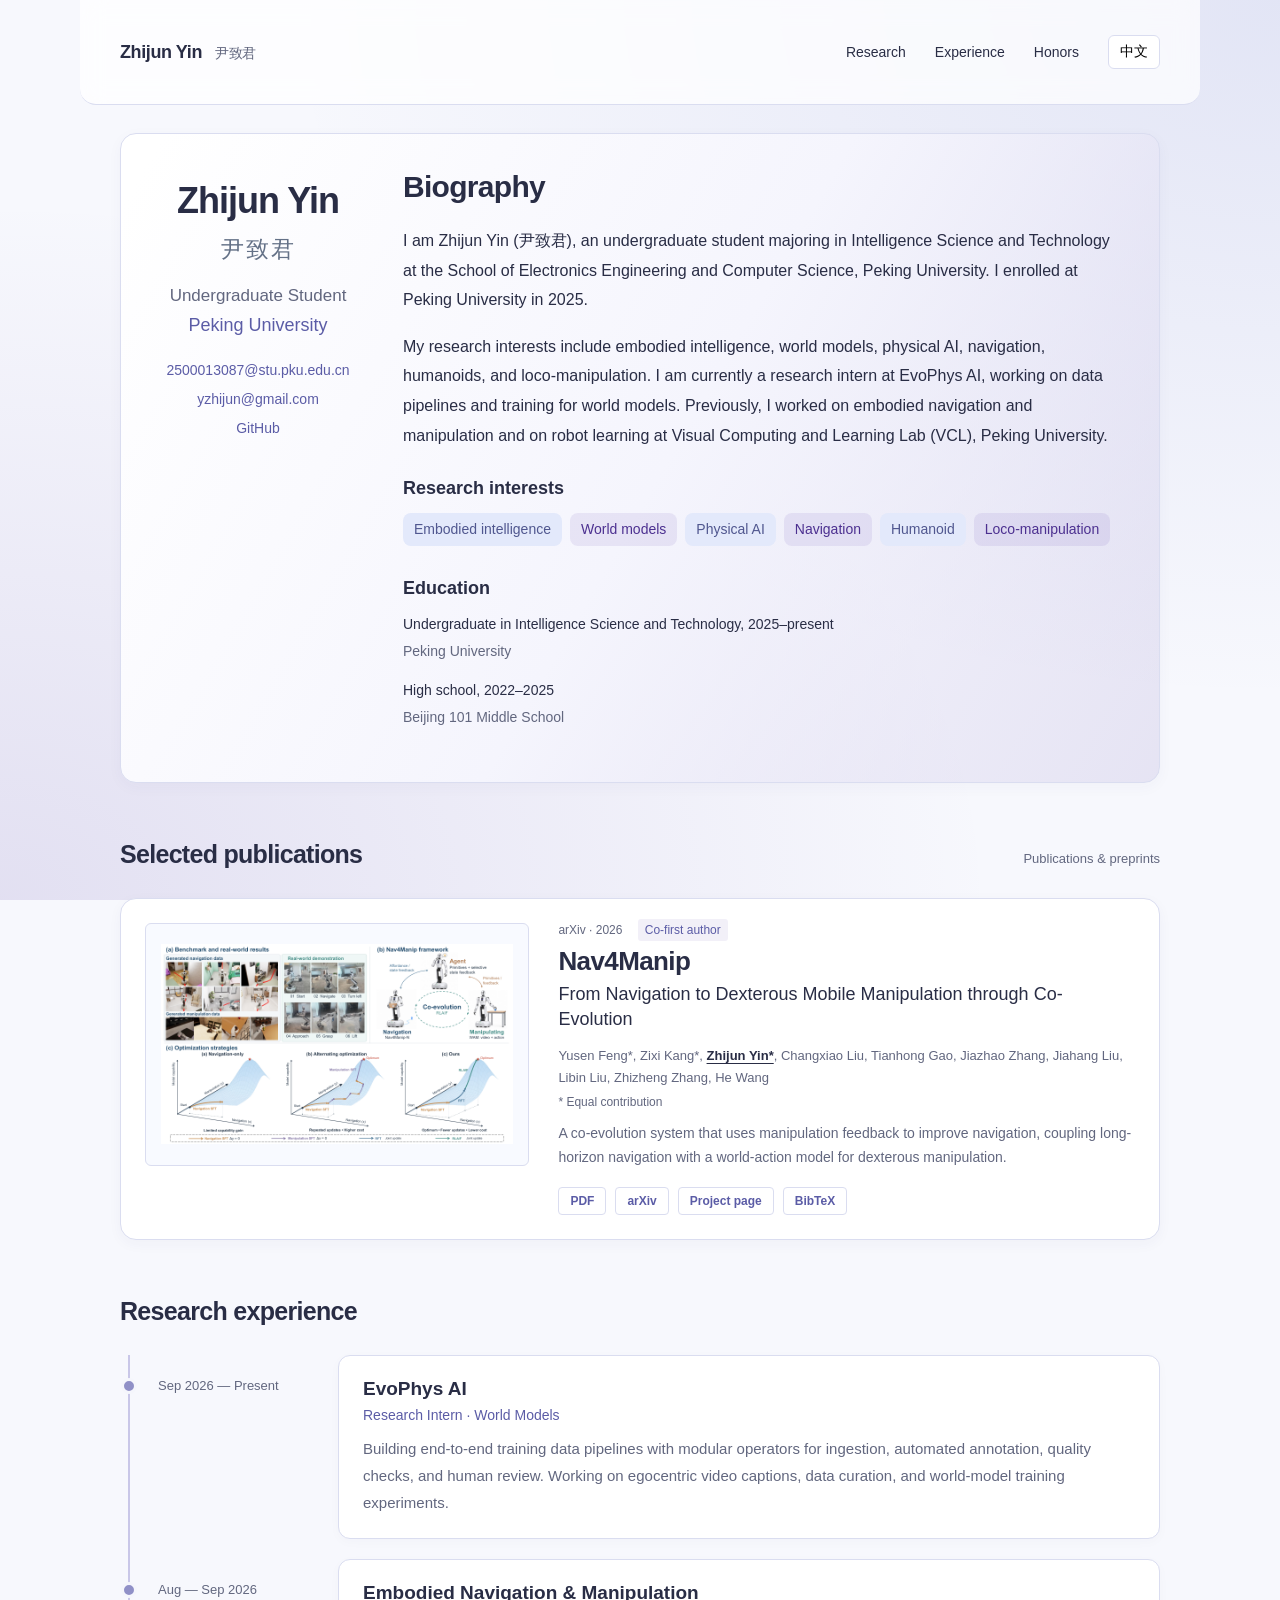
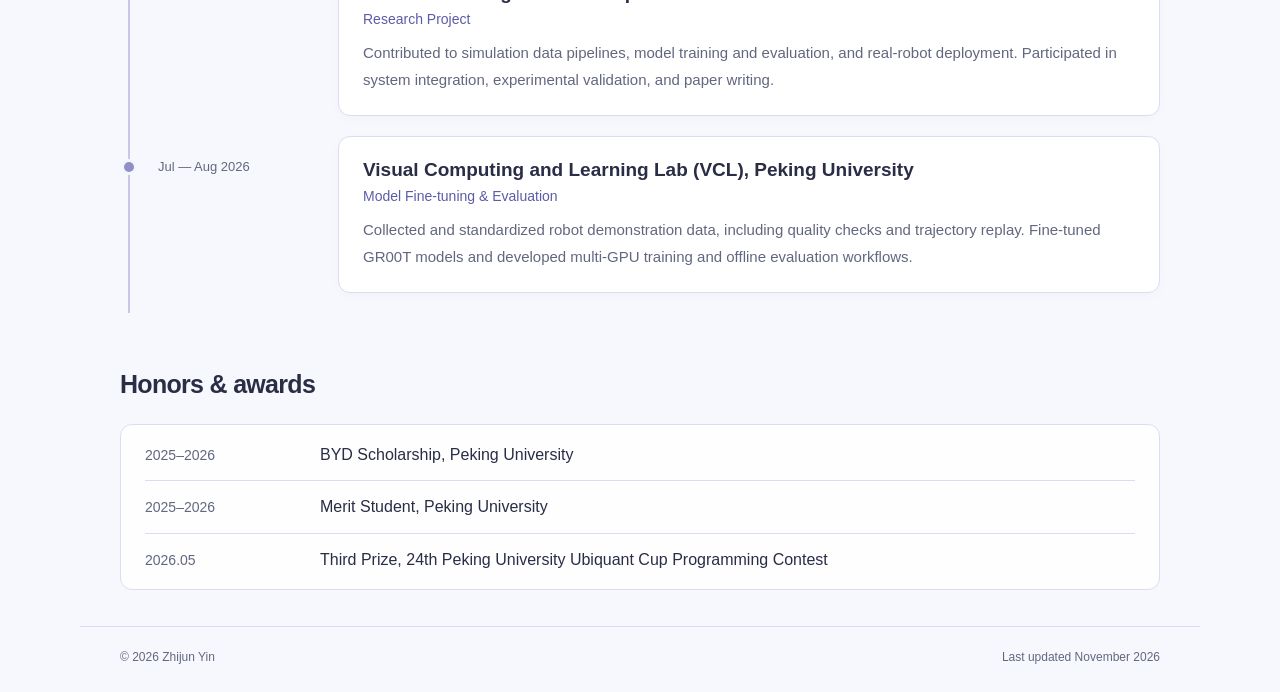
==== index.html @ 8b5a0c24 "Update Nav4Manip project page URL" ====
<!doctype html>
<html lang="en">
  <head>
    <meta charset="utf-8" />
    <meta name="viewport" content="width=device-width, initial-scale=1" />
    <title>Zhijun Yin · Peking University</title>
    <meta
      name="description"
      content="Zhijun Yin, undergraduate at Peking University. Research in embodied intelligence, world models, physical AI, navigation, humanoids, and loco-manipulation. Co-first author of Nav4Manip."
    />
    <meta name="theme-color" content="#5b5ca6" />
    <link rel="stylesheet" href="style.css?v=citation-copy-1" />
    <script src="script.js?v=copy-fade-1" defer></script>
  </head>
  <body>
    <a class="skip" href="#main">Skip to content</a>
    <header class="header wrap">
      <a class="wordmark" href="#">Zhijun Yin<span>尹致君</span></a>
      <nav aria-label="Main navigation">
        <a href="#research" data-en="Research" data-zh="研究">Research</a>
        <a href="#experience" data-en="Experience" data-zh="经历">Experience</a>
        <a href="#awards" data-en="Honors" data-zh="荣誉">Honors</a>
        <button id="language" aria-label="Switch to Chinese">中文</button>
      </nav>
    </header>
    <main id="main" class="wrap">
      <section class="intro" aria-labelledby="name">
        <aside class="profile">
          <h1 id="name">Zhijun Yin<span>尹致君</span></h1>
          <p class="role" data-en="Undergraduate Student" data-zh="本科生">
            Undergraduate Student
          </p>
          <a
            class="affiliation"
            href="https://www.pku.edu.cn/"
            data-en="Peking University"
            data-zh="北京大学"
            >Peking University</a
          >
          <div class="profile-links">
            <a href="mailto:2500013087@stu.pku.edu.cn">2500013087@stu.pku.edu.cn</a>
            <a href="mailto:yzhijun@gmail.com">yzhijun@gmail.com</a
            ><a href="https://github.com/zhijun-yin">GitHub</a>
          </div>
        </aside>
        <div class="biography">
          <h2 data-en="Biography" data-zh="个人简介">Biography</h2>
          <p
            class="bio"
            data-en="I am Zhijun Yin (尹致君), an undergraduate student majoring in Intelligence Science and Technology at the School of Electronics Engineering and Computer Science, Peking University. I enrolled at Peking University in 2025."
            data-zh="我是尹致君，北京大学信息科学技术学院智能科学与技术专业 2025 级本科生。"
          >
            I am Zhijun Yin (尹致君), an undergraduate student majoring in
            Intelligence Science and Technology at the School of Electronics
            Engineering and Computer Science, Peking University. I enrolled at Peking University in 2025.
          </p>
          <p
            class="bio"
            data-en="My research interests include embodied intelligence, world models, physical AI, navigation, humanoids, and loco-manipulation. I am currently a research intern at EvoPhys AI, working on data pipelines and training for world models. Previously, I worked on embodied navigation and manipulation and on robot learning at Visual Computing and Learning Lab (VCL), Peking University."
            data-zh="我的研究兴趣包括具身智能、世界模型、物理人工智能、导航、人形机器人与移动操作。目前，我在 EvoPhys AI 从事科研实习，参与世界模型的数据管线建设与训练。此前，我参与了具身导航与操作项目，并在北京大学可视计算与学习实验室（VCL）开展机器人学习相关研究。"
          >
            My research interests include embodied intelligence, world models,
            physical AI, navigation, humanoids, and loco-manipulation. I am
            currently a research intern at EvoPhys AI, working on data pipelines
            and training for world models. Previously, I worked on embodied
            navigation and manipulation and on robot learning at Visual
            Computing and Learning Lab (VCL), Peking University.
          </p>
          <div class="bio-details">
            <div>
              <h3 data-en="Research interests" data-zh="研究兴趣">
                Research interests
              </h3>
              <ul>
                <li data-en="Embodied intelligence" data-zh="具身智能">
                  Embodied intelligence
                </li>
                <li data-en="World models" data-zh="世界模型">World models</li>
                <li data-en="Physical AI" data-zh="物理人工智能">
                  Physical AI
                </li>
                <li data-en="Navigation" data-zh="导航">Navigation</li>
                <li data-en="Humanoid" data-zh="人形机器人">Humanoid</li>
                <li data-en="Loco-manipulation" data-zh="移动操作">
                  Loco-manipulation
                </li>
              </ul>
            </div>
            <div>
              <h3 data-en="Education" data-zh="教育背景">Education</h3>
              <p
                data-en="Undergraduate in Intelligence Science and Technology, 2025–present"
                data-zh="智能科学与技术本科，2025 年至今"
              >
                Undergraduate in Intelligence Science and Technology,
                2025–present
              </p>
              <p
                class="secondary"
                data-en="Peking University"
                data-zh="北京大学"
              >
                Peking University
              </p>
              <p data-en="High school, 2022–2025" data-zh="高中，2022–2025 年">
                High school, 2022–2025
              </p>
              <p
                class="secondary"
                data-en="Beijing 101 Middle School"
                data-zh="北京市第一〇一中学"
              >
                Beijing 101 Middle School
              </p>
            </div>
          </div>
        </div>
      </section>
      <section id="research" class="section">
        <div class="section-head">
          <h2 data-en="Selected publications" data-zh="论文成果">
            Selected publications
          </h2>
          <span data-en="Publications & preprints" data-zh="论文与预印本"
            >Publications & preprints</span
          >
        </div>
        <article class="publication">
          <a
            class="paper-image"
            href="https://arxiv.org/pdf/2611.34655"
            aria-label="Read the Nav4Manip paper"
            ><img
              src="assets/nav4manip.png"
              width="794"
              height="452"
              alt="Nav4Manip framework showing navigation and manipulation co-evolution, benchmark demonstrations, and optimization strategies"
          /></a>
          <div class="paper-content">
            <p class="paper-meta">
              arXiv · 2026
              <span data-en="Co-first author" data-zh="共同第一作者"
                >Co-first author</span
              >
            </p>
            <h3><a href="https://arxiv.org/abs/2611.34655">Nav4Manip</a></h3>
            <p class="paper-subtitle">
              From Navigation to Dexterous Mobile Manipulation through
              Co-Evolution
            </p>
            <p class="authors">
              Yusen Feng*, Zixi Kang*, <strong>Zhijun Yin*</strong>, Changxiao
              Liu, Tianhong Gao, Jiazhao Zhang, Jiahang Liu, Libin Liu, Zhizheng
              Zhang, He Wang
            </p>
            <p
              class="equal"
              data-en="* Equal contribution"
              data-zh="* 同等贡献"
            >
              * Equal contribution
            </p>
            <p
              class="paper-description"
              data-en="A co-evolution system that uses manipulation feedback to improve navigation, coupling long-horizon navigation with a world-action model for dexterous manipulation."
              data-zh="利用操作反馈改进导航的协同进化系统，将长程导航与用于灵巧操作的世界动作模型相结合。"
            >
              A co-evolution system that uses manipulation feedback to improve
              navigation, coupling long-horizon navigation with a world-action
              model for dexterous manipulation.
            </p>
            <div class="paper-links">
              <a href="https://arxiv.org/pdf/2611.34655">PDF</a
              ><a href="https://arxiv.org/abs/2611.34655">arXiv</a
              ><a
                href="https://Nav4Manip-web.github.io/"
                data-en="Project page"
                data-zh="项目主页"
                >Project page</a
              ><button
                id="citation-toggle"
                aria-expanded="false"
                aria-controls="citation"
              >
                BibTeX
              </button>
            </div>
          </div>
          <div id="citation" hidden>
            <div class="citation-toolbar">
              <span data-en="Cite this work" data-zh="引用此论文"
                >Cite this work</span
              ><button id="copy-citation" data-en="Copy" data-zh="复制">
                Copy</button
              ><span id="copy-status" role="status"></span>
            </div>
            <pre><code>@misc{feng2026nav4manip,
  title={Nav4Manip: From Navigation to Dexterous Mobile Manipulation through Co-Evolution},
  author={Yusen Feng and Zixi Kang and Zhijun Yin and Changxiao Liu and Tianhong Gao and Jiazhao Zhang and Jiahang Liu and Libin Liu and Zhizheng Zhang and He Wang},
  year={2026},
  eprint={2611.34655},
  archivePrefix={arXiv},
  primaryClass={cs.RO},
  url={https://arxiv.org/abs/2611.34655}
}</code></pre>
          </div>
        </article>
      </section>
      <section id="experience" class="section">
        <div class="section-head">
          <h2 data-en="Research experience" data-zh="科研经历">
            Research experience
          </h2>
        </div>
        <div class="experience-row">
          <p class="date" data-en="Sep 2026 — Present" data-zh="2026.09 — 至今">
            Sep 2026 — Present
          </p>
          <div>
            <h3>EvoPhys AI</h3>
            <p
              class="position"
              data-en="Research Intern · World Models"
              data-zh="科研实习 · 世界模型"
            >
              Research Intern · World Models
            </p>
            <p
              data-en="Building end-to-end training data pipelines with modular operators for ingestion, automated annotation, quality checks, and human review. Working on egocentric video captions, data curation, and world-model training experiments."
              data-zh="搭建端到端训练数据管线，以模块化算子串联数据接入、自动标注、质量校验与人工复审。参与第一视角视频描述、数据清洗与世界模型训练实验。"
            >
              Building end-to-end training data pipelines with modular operators
              for ingestion, automated annotation, quality checks, and human
              review. Working on egocentric video captions, data curation, and
              world-model training experiments.
            </p>
          </div>
        </div>
        <div class="experience-row">
          <p class="date" data-en="Aug — Sep 2026" data-zh="2026.08 — 2026.09">
            Aug — Sep 2026
          </p>
          <div>
            <h3
              data-en="Embodied Navigation & Manipulation"
              data-zh="具身导航与操作项目"
            >
              Embodied Navigation & Manipulation
            </h3>
            <p class="position" data-en="Research Project" data-zh="科研项目">
              Research Project
            </p>
            <p
              data-en="Contributed to simulation data pipelines, model training and evaluation, and real-robot deployment. Participated in system integration, experimental validation, and paper writing."
              data-zh="参与仿真数据管线搭建、模型训练与评测、真机部署，完成系统联调、实验验证与论文撰写。"
            >
              Contributed to simulation data pipelines, model training and
              evaluation, and real-robot deployment. Participated in system
              integration, experimental validation, and paper writing.
            </p>
          </div>
        </div>
        <div class="experience-row">
          <p class="date" data-en="Jul — Aug 2026" data-zh="2026.07 — 2026.08">
            Jul — Aug 2026
          </p>
          <div>
            <h3
              data-en="Visual Computing and Learning Lab (VCL), Peking University"
              data-zh="北京大学可视计算与学习实验室（VCL）"
            >
              Visual Computing and Learning Lab (VCL), Peking University
            </h3>
            <p
              class="position"
              data-en="Model Fine-tuning & Evaluation"
              data-zh="模型微调与评测"
            >
              Model Fine-tuning & Evaluation
            </p>
            <p
              data-en="Collected and standardized robot demonstration data, including quality checks and trajectory replay. Fine-tuned GR00T models and developed multi-GPU training and offline evaluation workflows."
              data-zh="采集并标准化机器人示范数据，开展质量检查与轨迹回放。基于 GR00T 进行模型微调，搭建多卡训练及离线评测流程。"
            >
              Collected and standardized robot demonstration data, including
              quality checks and trajectory replay. Fine-tuned GR00T models and
              developed multi-GPU training and offline evaluation workflows.
            </p>
          </div>
        </div>
      </section>
      <section id="awards" class="section awards">
        <h2 data-en="Honors & awards" data-zh="奖学金与竞赛荣誉">
          Honors & awards
        </h2>
        <ul class="honors-list">
          <li>
            <time>2025–2026</time
            ><span
              data-en="BYD Scholarship, Peking University"
              data-zh="北京大学比亚迪奖学金，2025–2026 学年"
              >BYD Scholarship, Peking University</span
            >
          </li>
          <li>
            <time>2025–2026</time
            ><span
              data-en="Merit Student, Peking University"
              data-zh="北京大学三好学生，2025–2026 学年"
              >Merit Student, Peking University</span
            >
          </li>
          <li>
            <time>2026.05</time
            ><span
              data-en="Third Prize, 24th Peking University Ubiquant Cup Programming Contest"
              data-zh="北京大学第二十四届“九坤杯”程序设计竞赛三等奖"
              >Third Prize, 24th Peking University Ubiquant Cup Programming
              Contest</span
            >
          </li>
        </ul>
      </section>
    </main>
    <footer class="wrap">
      <span>© 2026 Zhijun Yin</span
      ><span data-en="Last updated November 2026" data-zh="更新于 2026 年 11 月"
        >Last updated November 2026</span
      >
    </footer>
  </body>
</html>
---- style.css ----
:root {
  --ink: #292d45;
  --muted: #62677f;
  --blue: #5b5ca6;
  --line: #daddf0;
  --tint: rgba(76, 48, 160, 0.08);
  font-family: Inter, "Segoe UI", "Microsoft YaHei", sans-serif;
  color: var(--ink);
  font-size: 16px;
  background: #fff;
  scroll-behavior: smooth;
}
* {
  box-sizing: border-box;
}
body {
  margin: 0;
  background:
    radial-gradient(
      ellipse at top right,
      rgba(76, 91, 190, 0.12),
      transparent 55%
    ),
    radial-gradient(
      ellipse at bottom left,
      rgba(76, 48, 160, 0.12),
      transparent 55%
    ),
    #f7f8fd;
  background-attachment: fixed;
}
a {
  color: inherit;
  text-decoration: none;
}
a:hover {
  color: var(--blue);
}
button {
  font: inherit;
  cursor: pointer;
}
a:focus-visible,
button:focus-visible {
  outline: 3px solid #718ef5;
  outline-offset: 5px;
}
.wrap {
  max-width: 1120px;
  margin: auto;
  padding-left: 40px;
  padding-right: 40px;
}
.header {
  display: flex;
  align-items: center;
  justify-content: space-between;
  min-height: 105px;
  border-bottom: 1px solid var(--line);
}
.wordmark {
  font-size: 18px;
  font-weight: 650;
  letter-spacing: -0.4px;
}
.wordmark span {
  margin-left: 13px;
  font-size: 14px;
  color: var(--muted);
  font-weight: 400;
}
nav {
  display: flex;
  align-items: center;
  gap: 29px;
  font-size: 14px;
}
nav button {
  border: 1px solid var(--line);
  border-radius: 6px;
  background: white;
  padding: 7px 11px;
  font-size: 14px;
}
.intro {
  display: grid;
  grid-template-columns: 1fr 270px;
  gap: 70px;
  padding: 82px 0 65px;
}
.eyebrow {
  font-size: 12px;
  font-weight: 650;
  letter-spacing: 2.4px;
  color: var(--blue);
  margin: 0 0 22px;
}
h1 {
  font-size: 64px;
  line-height: 1.12;
  letter-spacing: -3px;
  margin: 0 0 19px;
  font-weight: 650;
}
h1 span {
  display: inline-block;
  font-size: 25px;
  letter-spacing: 2px;
  margin-left: 20px;
  font-weight: 400;
  color: #647187;
}
.role {
  font-size: 16px;
  margin: 0 0 27px;
  color: var(--muted);
}
.bio {
  font-size: 17px;
  line-height: 1.8;
  margin: 0 0 15px;
}
.secondary {
  color: var(--muted);
}
.links {
  display: flex;
  align-items: center;
  gap: 25px;
  margin-top: 30px;
  font-size: 14px;
  font-weight: 600;
}
.links .primary {
  color: white;
  background: var(--blue);
  padding: 12px 18px;
  border-radius: 5px;
}
.links .primary:hover {
  background: #173bb6;
}
.news {
  display: flex;
  gap: 29px;
  align-items: baseline;
  border-top: 1px solid var(--line);
  border-bottom: 1px solid var(--line);
  padding: 20px 0;
}
.news time {
  font-size: 12px;
  letter-spacing: 1px;
  font-weight: 650;
  color: var(--blue);
  white-space: nowrap;
}
.news p {
  font-size: 14px;
  line-height: 1.7;
  margin: 0;
  color: var(--muted);
}
.section {
  padding-top: 57px;
  scroll-margin-top: 30px;
}
.section-head {
  display: flex;
  justify-content: space-between;
  align-items: baseline;
  margin-bottom: 29px;
}
.section-head span {
  font-size: 13px;
  color: var(--muted);
}
h2 {
  font-size: 25px;
  letter-spacing: -0.7px;
  font-weight: 600;
  margin: 0;
}
h3 {
  margin: 0;
  font-size: 19px;
  font-weight: 600;
}
.publication {
  display: grid;
  grid-template-columns: 360px 1fr;
  gap: 29px;
}
.paper-image {
  display: flex;
  align-items: center;
  background: #f8faff;
  border: 1px solid var(--line);
  padding: 15px;
  align-self: start;
  min-height: 243px;
  border-radius: 6px;
}
.paper-image img {
  display: block;
  width: 100%;
  height: auto;
}
.paper-meta {
  font-size: 12px;
  color: var(--muted);
  margin: 0 0 9px;
}
.paper-meta span {
  margin-left: 12px;
  color: var(--blue);
  background: #edf1ff;
  border-radius: 3px;
  padding: 4px 7px;
}
.paper-content h3 {
  font-size: 26px;
  letter-spacing: -0.6px;
}
.paper-subtitle {
  margin: 5px 0 13px;
  line-height: 1.4;
  font-size: 18px;
  font-weight: 500;
}
.authors {
  font-size: 13px;
  line-height: 1.7;
  color: var(--muted);
  margin: 0;
}
.authors strong {
  color: var(--ink);
  text-decoration: underline;
  text-underline-offset: 3px;
}
.equal {
  font-size: 12px;
  color: var(--muted);
  margin: 6px 0 13px;
}
.paper-description {
  font-size: 14px;
  line-height: 1.7;
  margin: 0 0 17px;
  color: var(--muted);
}
.paper-links {
  display: flex;
  gap: 9px;
  flex-wrap: wrap;
}
.paper-links a,
.paper-links button {
  font-size: 12px;
  font-weight: 600;
  border: 1px solid #ccd6eb;
  background: white;
  color: var(--blue);
  padding: 6px 11px;
  border-radius: 4px;
}
.paper-links a:hover,
.paper-links button:hover {
  background: var(--tint);
}
#citation {
  grid-column: 1/-1;
  min-width: 0;
  background: var(--tint);
  padding: 20px;
  border-radius: 6px;
}
.citation-toolbar {
  display: grid;
  grid-template-columns: minmax(0, 1fr) auto;
  align-items: center;
  gap: 10px 16px;
  font-size: 14px;
}
#copy-citation {
  justify-self: end;
  color: var(--blue);
  font-weight: 600;
  min-height: 36px;
}
#copy-citation:hover {
  background: var(--tint);
}
#copy-status {
  grid-column: 1 / -1;
  text-align: right;
  color: var(--blue);
}
#copy-status:empty {
  display: none;
}
.citation-toolbar button {
  border: 1px solid var(--line);
  padding: 6px 10px;
  background: white;
  border-radius: 4px;
  font-size: 13px;
}
pre {
  white-space: pre-wrap;
  overflow-wrap: anywhere;
  font-size: 12px;
  line-height: 1.6;
}
.experience-row {
  display: grid;
  grid-template-columns: 190px 1fr;
  gap: 25px;
  padding: 25px 0;
  border-top: 1px solid var(--line);
}
.date {
  font-size: 13px;
  color: var(--muted);
  margin: 3px 0 0;
}
.position {
  font-size: 14px;
  color: var(--blue);
  margin: 7px 0 12px;
}
.experience-row div > p:last-child {
  font-size: 15px;
  line-height: 1.8;
  color: var(--muted);
  margin: 0;
}
.awards ul {
  list-style: none;
  margin: 0;
  padding: 0;
}
.awards li {
  display: flex;
  gap: 15px;
  justify-content: space-between;
  font-size: 14px;
  line-height: 1.6;
  margin-bottom: 17px;
}
.awards time {
  font-size: 12px;
  white-space: nowrap;
  color: var(--muted);
  padding-top: 2px;
}
.contact {
  margin: 65px 0 0;
  padding: 35px 0;
  border-top: 1px solid var(--line);
  display: flex;
  justify-content: space-between;
  gap: 35px;
  scroll-margin-top: 30px;
}
.contact .eyebrow {
  margin-bottom: 13px;
}
.contact h2 {
  font-size: 31px;
}
.contact p:last-child {
  font-size: 14px;
  color: var(--muted);
  line-height: 1.7;
  max-width: 390px;
}
.contact-links {
  display: flex;
  flex-direction: column;
  justify-content: center;
  gap: 13px;
  font-size: 14px;
  color: var(--blue);
}
footer {
  display: flex;
  justify-content: space-between;
  font-size: 12px;
  color: var(--muted);
  border-top: 1px solid var(--line);
  padding-top: 23px;
  padding-bottom: 28px;
}
.skip {
  position: absolute;
  left: 15px;
  top: -80px;
  background: white;
  padding: 10px;
  z-index: 10;
}
.skip:focus {
  top: 10px;
}
html[lang="zh-CN"] h1 {
  letter-spacing: -1.5px;
}
html[lang="zh-CN"] .bio {
  line-height: 1.95;
}
@media (min-width: 1450px) {
  .wrap {
    max-width: 1220px;
  }
  .intro {
    grid-template-columns: 1fr 290px;
    gap: 100px;
    padding-top: 95px;
  }
  .publication {
    grid-template-columns: 400px 1fr;
  }
}
@media (max-width: 850px) {
  .wrap {
    padding-left: 26px;
    padding-right: 26px;
  }
  .intro {
    gap: 32px;
    grid-template-columns: 1fr 215px;
    padding: 55px 0;
  }
  h1 {
    font-size: 49px;
  }
  h1 span {
    font-size: 21px;
    display: block;
    margin: 12px 0 0;
  }
  .publication {
    grid-template-columns: 290px 1fr;
    gap: 23px;
  }
  .experience-row {
    grid-template-columns: 150px 1fr;
  }
}
@media (max-width: 650px) {
  .wrap {
    padding-left: 23px;
    padding-right: 23px;
  }
  .header {
    min-height: 85px;
    align-items: flex-start;
    padding-top: 22px;
    padding-bottom: 18px;
    gap: 16px;
  }
  .wordmark {
    font-size: 16px;
    white-space: nowrap;
  }
  .wordmark span {
    display: none;
  }
  nav {
    gap: 13px;
    font-size: 12px;
  }
  nav button {
    font-size: 12px;
    padding: 4px 7px;
  }
  .intro {
    display: block;
    padding: 42px 0 30px;
  }
  h1 {
    font-size: 50px;
  }
  h1 span {
    display: inline-block;
    font-size: 20px;
    margin: 0 0 0 12px;
  }
  .role {
    line-height: 1.7;
    font-size: 14px;
  }
  .bio {
    font-size: 16px;
  }
  .news {
    gap: 17px;
  }
  .news time {
    font-size: 11px;
  }
  .news p {
    font-size: 13px;
  }
  .section {
    padding-top: 40px;
  }
  .section-head {
    display: block;
    margin-bottom: 24px;
  }
  .section-head span {
    display: block;
    margin-top: 8px;
  }
  h2 {
    font-size: 24px;
  }
  .publication {
    grid-template-columns: 1fr;
    gap: 24px;
  }
  .paper-image {
    min-height: 0;
    padding: 12px;
  }
  .paper-subtitle {
    font-size: 18px;
  }
  .experience-row {
    grid-template-columns: 1fr;
    gap: 12px;
    padding: 23px 0;
  }
  .contact {
    display: block;
    margin-top: 35px;
    padding-top: 30px;
  }
  .contact-links {
    margin: 25px 0 5px;
  }
  footer {
    gap: 20px;
    font-size: 11px;
  }
  .links {
    gap: 21px;
  }
  h3 {
    font-size: 18px;
  }
}
@media (prefers-reduced-motion: reduce) {
  :root {
    scroll-behavior: auto;
  }
}

/* Academic profile and biographical details. */
.intro {
  grid-template-columns: 245px minmax(0, 1fr);
  gap: 64px;
  padding: 60px 0 45px;
}
.profile {
  text-align: center;
  padding-top: 8px;
}
.profile h1 {
  font-size: 36px;
  letter-spacing: -1px;
  line-height: 1.25;
}
.profile h1 span {
  display: block;
  margin: 12px 0 0;
  font-size: 23px;
  letter-spacing: 2px;
}
.profile .role {
  margin: 22px 0 9px;
  font-size: 17px;
}
.affiliation {
  color: var(--blue);
  font-size: 18px;
}
.profile-links {
  display: flex;
  flex-direction: column;
  gap: 13px;
  margin-top: 26px;
  font-size: 14px;
  color: var(--blue);
}
.biography h2 {
  font-size: 30px;
  margin-bottom: 22px;
}
.bio {
  font-size: 16px;
  line-height: 1.85;
  margin-bottom: 17px;
}
.bio-details {
  display: grid;
  grid-template-columns: 1fr;
  gap: 32px;
  margin-top: 28px;
}
.bio-details h3 {
  margin-bottom: 14px;
  font-size: 18px;
}
.bio-details ul {
  padding-left: 19px;
  margin: 0;
  font-size: 14px;
  line-height: 1.9;
}
.bio-details p {
  margin: 0 0 4px;
  font-size: 14px;
  line-height: 1.65;
}
.bio-details p.secondary {
  margin-bottom: 16px;
}
.awards h2,
.service h2 {
  margin-bottom: 25px;
}
.awards .honors-list {
  list-style: none;
  padding: 0;
  margin: 0 0 27px;
}
.awards .honors-list li {
  display: grid;
  grid-template-columns: 150px 1fr;
  gap: 25px;
  padding: 13px 0;
  margin: 0;
  border-top: 1px solid var(--line);
  font-size: 16px;
}
.awards .honors-list time {
  font-size: 14px;
}
.awards h3 {
  margin-bottom: 16px;
}
.awards .sports-list,
.service ul {
  list-style: disc;
  margin: 0;
  padding-left: 21px;
}
.awards .sports-list li,
.service li {
  display: list-item;
  font-size: 16px;
  line-height: 1.8;
  margin-bottom: 12px;
  padding-left: 4px;
}
.service {
  padding-top: 35px;
}
@media (max-width: 850px) {
  .intro {
    grid-template-columns: 200px minmax(0, 1fr);
    gap: 30px;
  }
  .bio-details {
    grid-template-columns: 1fr;
    gap: 20px;
  }
}
@media (max-width: 650px) {
  .header {
    flex-wrap: wrap;
  }
  nav {
    gap: 16px;
  }
  .intro {
    display: block;
    padding-top: 32px;
  }
  .profile {
    text-align: left;
    padding-bottom: 30px;
    border-bottom: 1px solid var(--line);
    margin-bottom: 30px;
  }
  .profile h1 span {
    display: inline-block;
    margin: 0 0 0 16px;
    font-size: 22px;
  }
  .profile-links {
    flex-direction: row;
    flex-wrap: wrap;
    gap: 22px;
    margin-top: 18px;
  }
  .biography h2 {
    font-size: 26px;
  }
  .bio-details {
    grid-template-columns: 1fr;
    gap: 22px;
  }
  .awards .honors-list li {
    grid-template-columns: 1fr;
    gap: 4px;
  }
}
@media (max-width: 380px) {
  .bio-details {
    grid-template-columns: 1fr;
  }
}

/* Soft Lavender Blue surfaces and research timeline. */
.header {
  background: rgba(255, 255, 255, 0.72);
  backdrop-filter: blur(12px);
  -webkit-backdrop-filter: blur(12px);
  border-radius: 0 0 16px 16px;
}
.intro {
  margin-top: 28px;
  padding: 36px 32px;
  gap: 40px;
  grid-template-columns: 210px minmax(0, 1fr);
  background: linear-gradient(
    120deg,
    #ffffff 3%,
    #f5f5fd 52%,
    rgba(76, 48, 160, 0.1) 100%
  );
  border: 1px solid var(--line);
  border-radius: 16px;
  box-shadow: 0 4px 15px rgba(69, 67, 121, 0.035);
}
.bio-details ul {
  display: flex;
  flex-wrap: wrap;
  gap: 8px;
  list-style: none;
  padding: 0;
}
.bio-details li {
  padding: 6px 11px;
  border-radius: 8px;
  background: #e3e9fb;
  color: #50578f;
  font-size: 14px;
  line-height: 1.5;
}
.bio-details li:nth-child(even) {
  background: rgba(76, 48, 160, 0.09);
  color: #4c3090;
}
.publication {
  background: #fff;
  padding: 24px;
  border: 1px solid var(--line);
  border-radius: 16px;
  box-shadow: 0 4px 14px rgba(57, 54, 106, 0.04);
  grid-template-columns: minmax(240px, 0.8fr) minmax(0, 1.2fr);
  transition:
    transform 200ms ease,
    box-shadow 200ms ease;
}
.paper-meta span {
  color: var(--blue);
  background: rgba(76, 48, 160, 0.07);
}
.paper-links a,
.paper-links button {
  border-color: var(--line);
}
.experience-row {
  position: relative;
  margin-left: 8px;
  padding: 0 0 20px 28px;
  border: 0;
  border-left: 2px solid #c9c7e8;
  grid-template-columns: 155px minmax(0, 1fr);
  align-items: start;
}
.experience-row::before {
  content: "";
  position: absolute;
  width: 10px;
  height: 10px;
  border-radius: 50%;
  background: #9090c7;
  border: 3px solid #f5f6fc;
  left: -9px;
  top: 23px;
}
.experience-row > .date {
  padding-top: 20px;
}
.experience-row > div {
  padding: 22px 24px;
  background: #fff;
  border: 1px solid var(--line);
  border-radius: 12px;
  box-shadow: 0 3px 12px rgba(57, 54, 106, 0.025);
  transition:
    transform 200ms ease,
    box-shadow 200ms ease;
}
.awards .honors-list {
  background: rgba(255, 255, 255, 0.85);
  border: 1px solid var(--line);
  border-radius: 12px;
  padding: 4px 24px;
}
.awards .honors-list li:first-child {
  border-top: 0;
}
footer {
  margin-top: 36px !important;
}
@media (hover: hover) and (prefers-reduced-motion: no-preference) {
  .publication:hover,
  .experience-row > div:hover {
    transform: translateY(-2px);
    box-shadow: 0 7px 20px rgba(57, 54, 106, 0.075);
  }
}
@media (max-width: 850px) {
  .intro {
    grid-template-columns: 180px minmax(0, 1fr);
    padding: 28px 24px;
    gap: 26px;
  }
  .publication {
    grid-template-columns: minmax(200px, 0.8fr) minmax(0, 1.2fr);
    padding: 20px;
  }
  .experience-row {
    grid-template-columns: 120px minmax(0, 1fr);
    gap: 16px;
  }
}
@media (max-width: 650px) {
  .intro {
    display: block;
    padding: 26px 20px;
    margin-top: 20px;
  }
  .bio-details,
  .publication,
  .experience-row {
    grid-template-columns: 1fr;
  }
  .publication {
    padding: 18px;
  }
  .experience-row {
    padding-left: 22px;
    gap: 12px;
  }
  .experience-row > .date {
    padding-top: 15px;
  }
  .experience-row::before {
    top: 20px;
  }
  .experience-row > div {
    padding: 19px;
  }
  .awards .honors-list {
    padding: 4px 18px;
  }
}
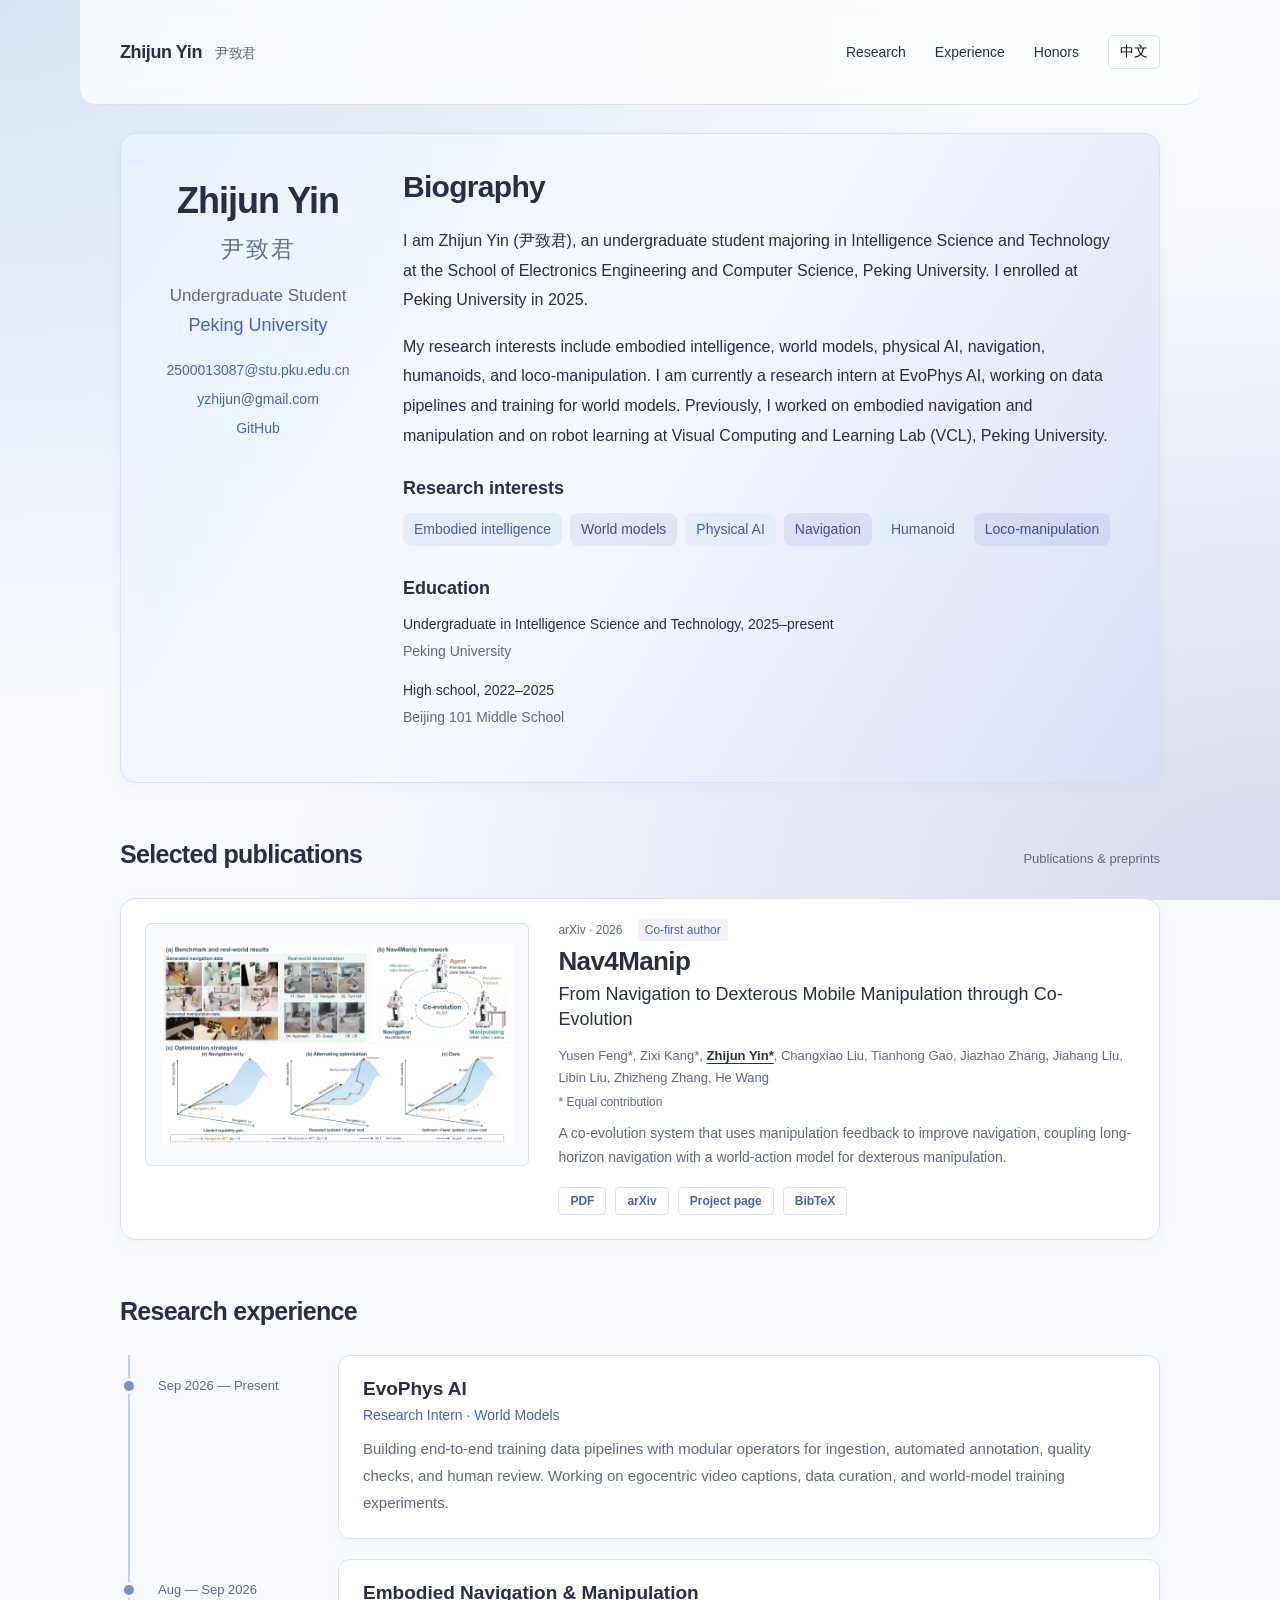
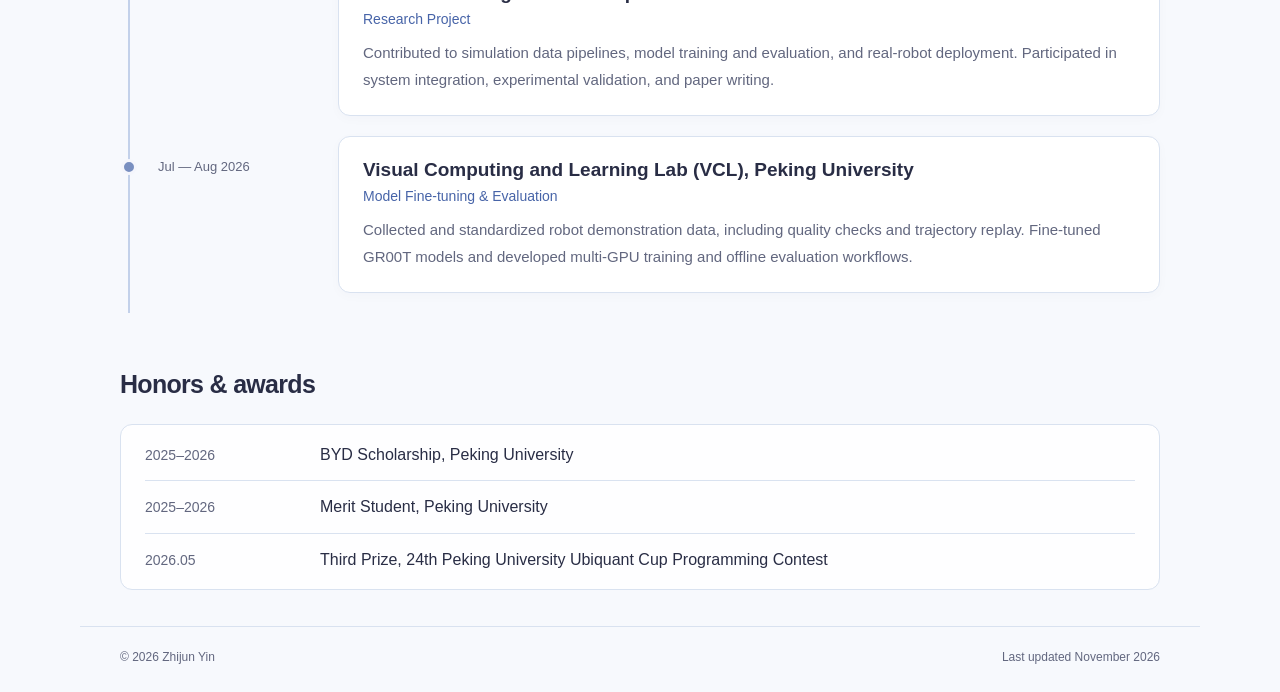
==== commit 590b7fff: "Apply cool blue and indigo gradient theme" ====
--- a/index.html
+++ b/index.html
@@ -8,8 +8,8 @@
       name="description"
       content="Zhijun Yin, undergraduate at Peking University. Research in embodied intelligence, world models, physical AI, navigation, humanoids, and loco-manipulation. Co-first author of Nav4Manip."
     />
-    <meta name="theme-color" content="#5b5ca6" />
-    <link rel="stylesheet" href="style.css?v=citation-copy-1" />
+    <meta name="theme-color" content="#4764a8" />
+    <link rel="stylesheet" href="style.css?v=blue-violet-preview-3" />
     <script src="script.js?v=copy-fade-1" defer></script>
   </head>
   <body>
--- a/style.css
+++ b/style.css
@@ -1,9 +1,9 @@
 :root {
   --ink: #292d45;
   --muted: #62677f;
-  --blue: #5b5ca6;
-  --line: #daddf0;
-  --tint: rgba(76, 48, 160, 0.08);
+  --blue: #4764a8;
+  --line: #d9e2f0;
+  --tint: rgba(62, 65, 168, 0.08);
   font-family: Inter, "Segoe UI", "Microsoft YaHei", sans-serif;
   color: var(--ink);
   font-size: 16px;
@@ -17,16 +17,16 @@
   margin: 0;
   background:
     radial-gradient(
-      ellipse at top right,
-      rgba(76, 91, 190, 0.12),
+      ellipse at top left,
+      rgba(42, 108, 196, 0.15),
       transparent 55%
     ),
     radial-gradient(
-      ellipse at bottom left,
-      rgba(76, 48, 160, 0.12),
+      ellipse at bottom right,
+      rgba(57, 62, 170, 0.16),
       transparent 55%
     ),
-    #f7f8fd;
+    #f7f9fd;
   background-attachment: fixed;
 }
 a {
@@ -740,9 +740,9 @@
   grid-template-columns: 210px minmax(0, 1fr);
   background: linear-gradient(
     120deg,
-    #ffffff 3%,
-    #f5f5fd 52%,
-    rgba(76, 48, 160, 0.1) 100%
+    rgba(232, 241, 253, 0.92) 0%,
+    rgba(247, 249, 255, 0.96) 45%,
+    rgba(218, 223, 248, 0.94) 100%
   );
   border: 1px solid var(--line);
   border-radius: 16px;
@@ -758,14 +758,14 @@
 .bio-details li {
   padding: 6px 11px;
   border-radius: 8px;
-  background: #e3e9fb;
-  color: #50578f;
+  background: #e5edfb;
+  color: #405f98;
   font-size: 14px;
   line-height: 1.5;
 }
 .bio-details li:nth-child(even) {
-  background: rgba(76, 48, 160, 0.09);
-  color: #4c3090;
+  background: rgba(62, 65, 168, 0.09);
+  color: #454a91;
 }
 .publication {
   background: #fff;
@@ -780,7 +780,7 @@
 }
 .paper-meta span {
   color: var(--blue);
-  background: rgba(76, 48, 160, 0.07);
+  background: rgba(62, 65, 168, 0.07);
 }
 .paper-links a,
 .paper-links button {
@@ -791,7 +791,7 @@
   margin-left: 8px;
   padding: 0 0 20px 28px;
   border: 0;
-  border-left: 2px solid #c9c7e8;
+  border-left: 2px solid #c3d1ea;
   grid-template-columns: 155px minmax(0, 1fr);
   align-items: start;
 }
@@ -801,7 +801,7 @@
   width: 10px;
   height: 10px;
   border-radius: 50%;
-  background: #9090c7;
+  background: #798fc0;
   border: 3px solid #f5f6fc;
   left: -9px;
   top: 23px;
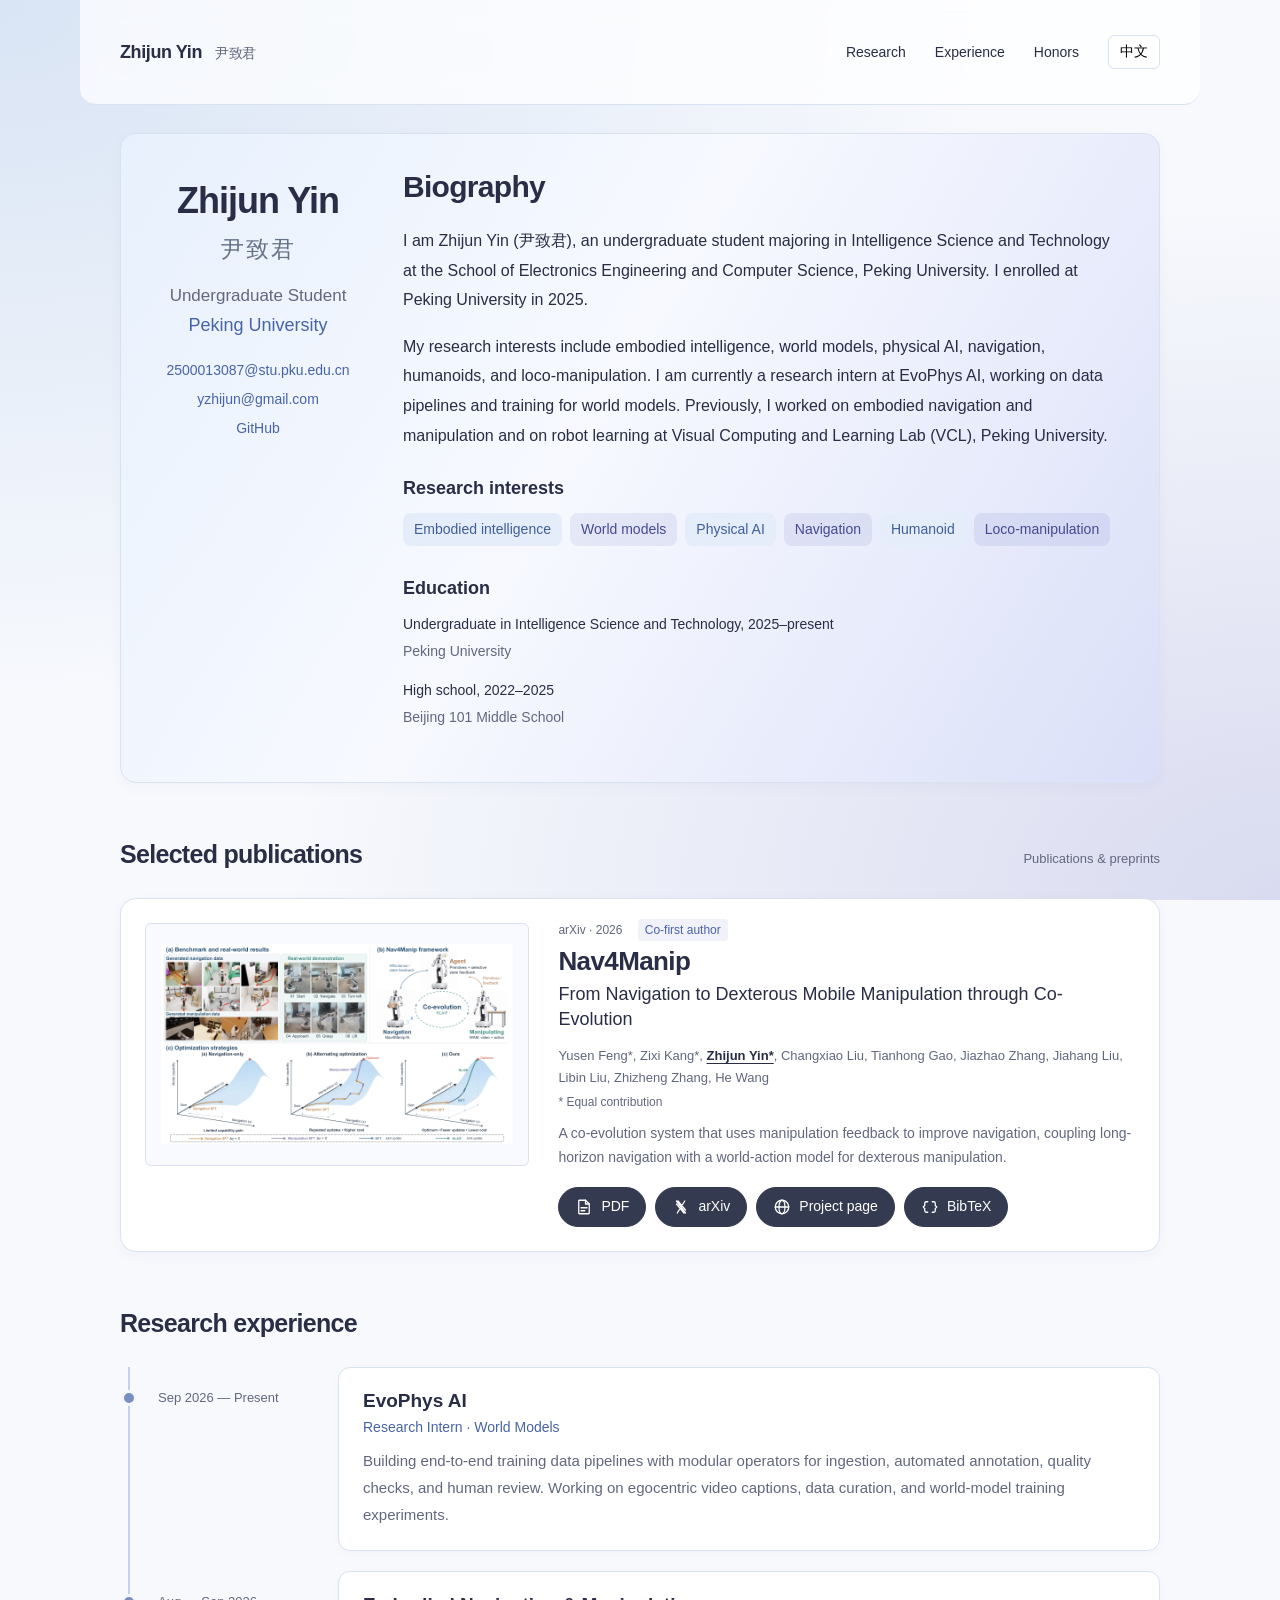
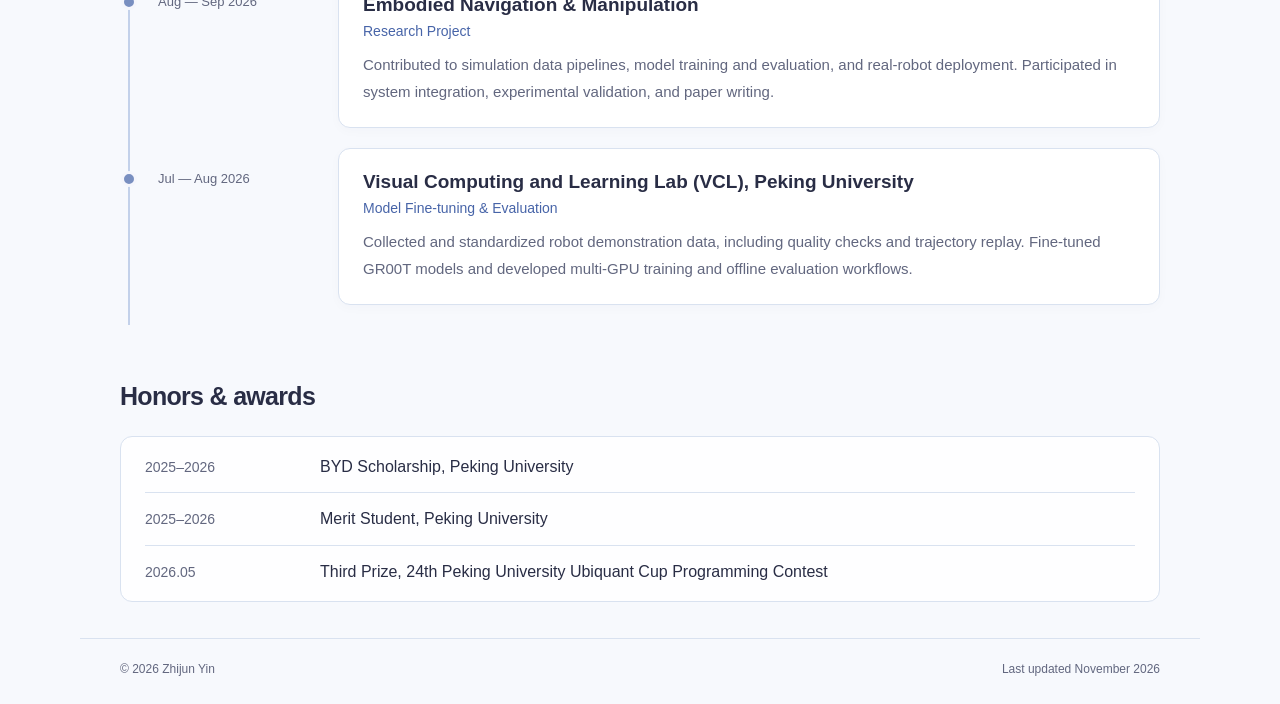
==== commit a640ba04: "Style publication actions as icon pill buttons" ====
--- a/index.html
+++ b/index.html
@@ -9,7 +9,7 @@
       content="Zhijun Yin, undergraduate at Peking University. Research in embodied intelligence, world models, physical AI, navigation, humanoids, and loco-manipulation. Co-first author of Nav4Manip."
     />
     <meta name="theme-color" content="#4764a8" />
-    <link rel="stylesheet" href="style.css?v=blue-violet-preview-3" />
+    <link rel="stylesheet" href="style.css?v=icon-pills-1" />
     <script src="script.js?v=copy-fade-1" defer></script>
   </head>
   <body>
@@ -170,21 +170,11 @@
               model for dexterous manipulation.
             </p>
             <div class="paper-links">
-              <a href="https://arxiv.org/pdf/2611.34655">PDF</a
-              ><a href="https://arxiv.org/abs/2611.34655">arXiv</a
-              ><a
-                href="https://Nav4Manip-web.github.io/"
-                data-en="Project page"
-                data-zh="项目主页"
-                >Project page</a
-              ><button
-                id="citation-toggle"
-                aria-expanded="false"
-                aria-controls="citation"
-              >
-                BibTeX
-              </button>
-            </div>
+<a href="https://arxiv.org/pdf/2611.34655"><svg viewBox="0 0 24 24" width="18" height="18" fill="none" stroke="currentColor" stroke-width="1.7" stroke-linecap="round" stroke-linejoin="round" aria-hidden="true" focusable="false"><path d="M14 3H6a1 1 0 0 0-1 1v16a1 1 0 0 0 1 1h12a1 1 0 0 0 1-1V8Z"/><path d="M14 3v5h5M8 13h8M8 17h5"/></svg><span>PDF</span></a>
+<a href="https://arxiv.org/abs/2611.34655"><svg viewBox="0 0 24 24" width="18" height="18" fill="none" stroke="currentColor" stroke-width="1.7" stroke-linecap="round" stroke-linejoin="round" aria-hidden="true" focusable="false"><path d="M6 4 18 20M17 4 7 20M8 4l10 12M6 8l10 12"/></svg><span>arXiv</span></a>
+<a href="https://Nav4Manip-web.github.io/"><svg viewBox="0 0 24 24" width="18" height="18" fill="none" stroke="currentColor" stroke-width="1.7" stroke-linecap="round" stroke-linejoin="round" aria-hidden="true" focusable="false"><circle cx="12" cy="12" r="9"/><ellipse cx="12" cy="12" rx="4" ry="9"/><path d="M3 12h18"/></svg><span data-en="Project page" data-zh="项目主页">Project page</span></a>
+<button id="citation-toggle" aria-expanded="false" aria-controls="citation"><svg viewBox="0 0 24 24" width="18" height="18" fill="none" stroke="currentColor" stroke-width="1.7" stroke-linecap="round" stroke-linejoin="round" aria-hidden="true" focusable="false"><path d="M9 5H7a2 2 0 0 0-2 2v3l-2 2 2 2v3a2 2 0 0 0 2 2h2M15 5h2a2 2 0 0 1 2 2v3l2 2-2 2v3a2 2 0 0 1-2 2h-2"/></svg><span>BibTeX</span></button>
+</div>
           </div>
           <div id="citation" hidden>
             <div class="citation-toolbar">
--- a/style.css
+++ b/style.css
@@ -884,3 +884,36 @@
     padding: 4px 18px;
   }
 }
+
+/* Icon-labelled publication actions. */
+.paper-links {
+  gap: 9px;
+  align-items: center;
+}
+.paper-links a,
+.paper-links button {
+  display: inline-flex;
+  align-items: center;
+  justify-content: center;
+  gap: 8px;
+  min-height: 40px;
+  padding: 9px 16px;
+  border: 1px solid #343b50;
+  border-radius: 999px;
+  background: #343b50;
+  color: #fff;
+  font-size: 14px;
+  font-weight: 500;
+  line-height: 1.4;
+  transition: background 200ms ease, border-color 200ms ease;
+}
+.paper-links svg {
+  flex: 0 0 18px;
+}
+.paper-links a:hover,
+.paper-links button:hover,
+.paper-links button[aria-expanded="true"] {
+  background: #4764a8;
+  border-color: #4764a8;
+  color: #fff;
+}
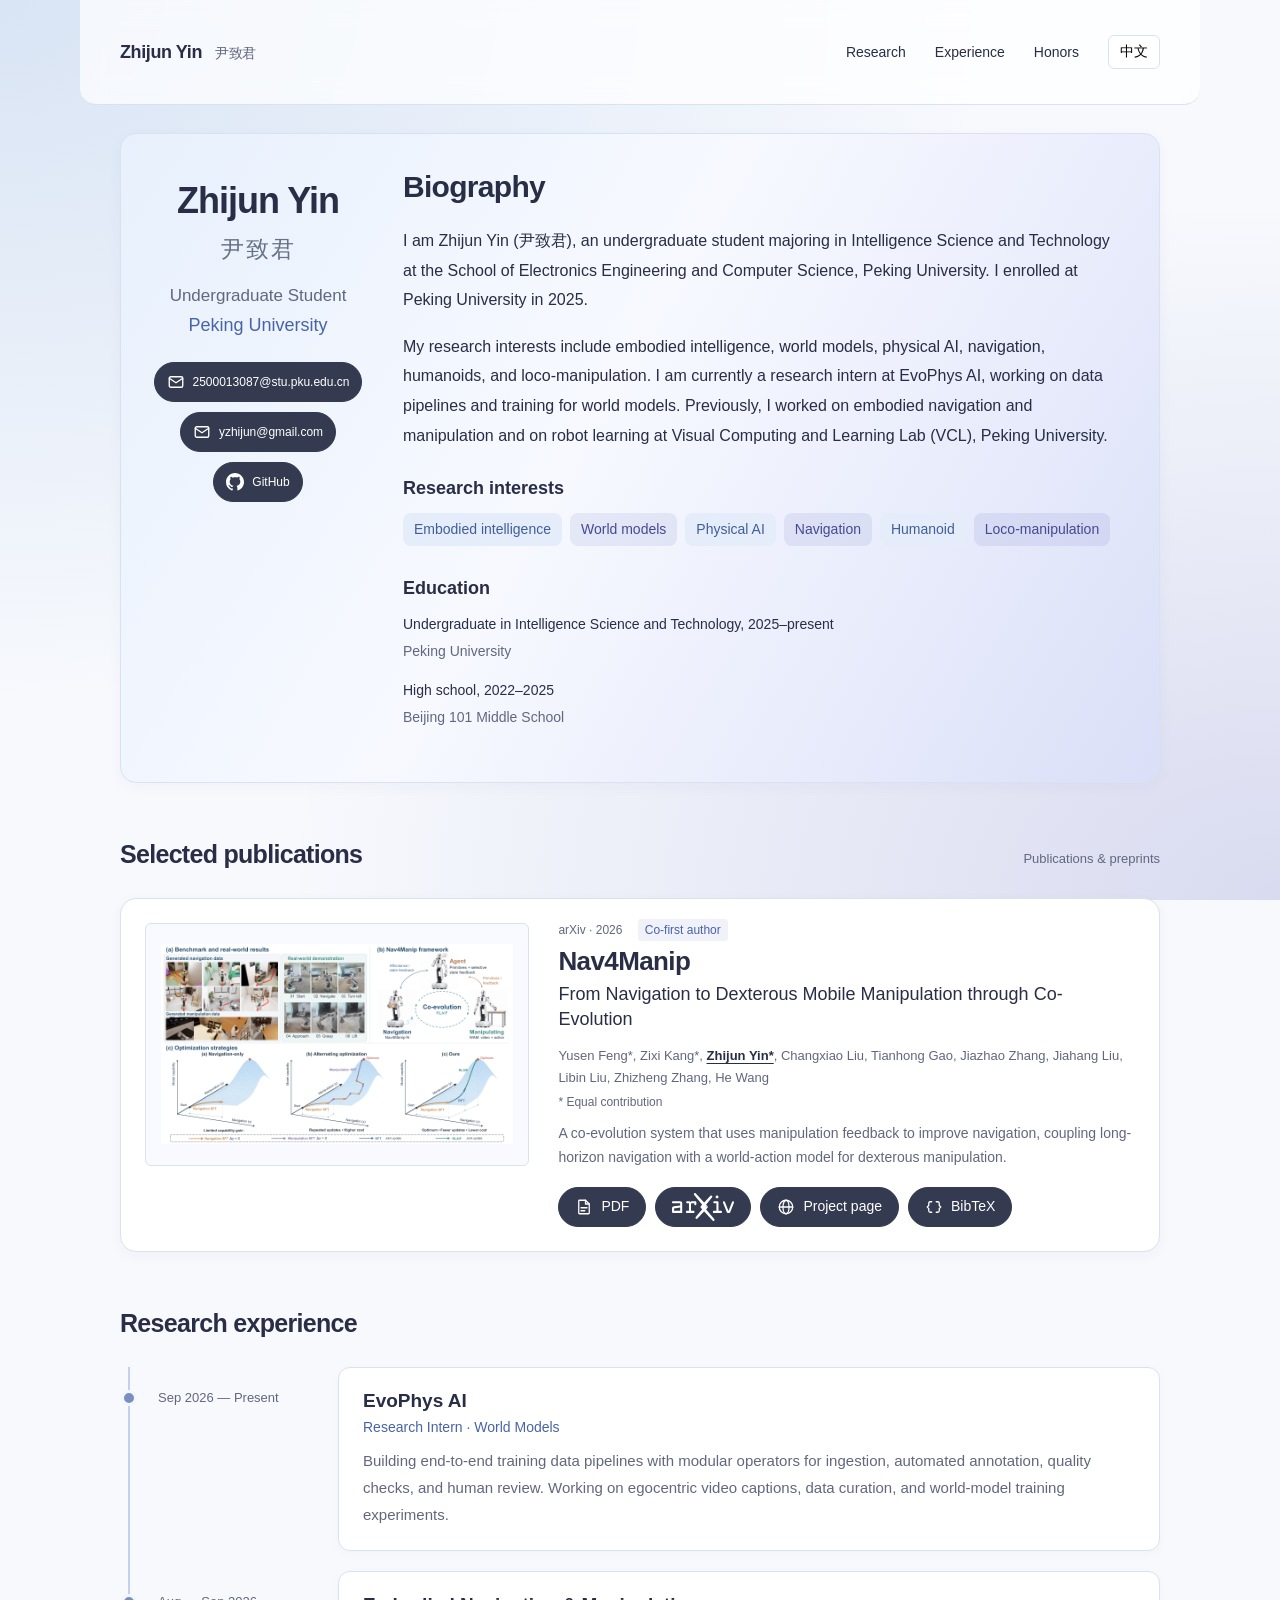
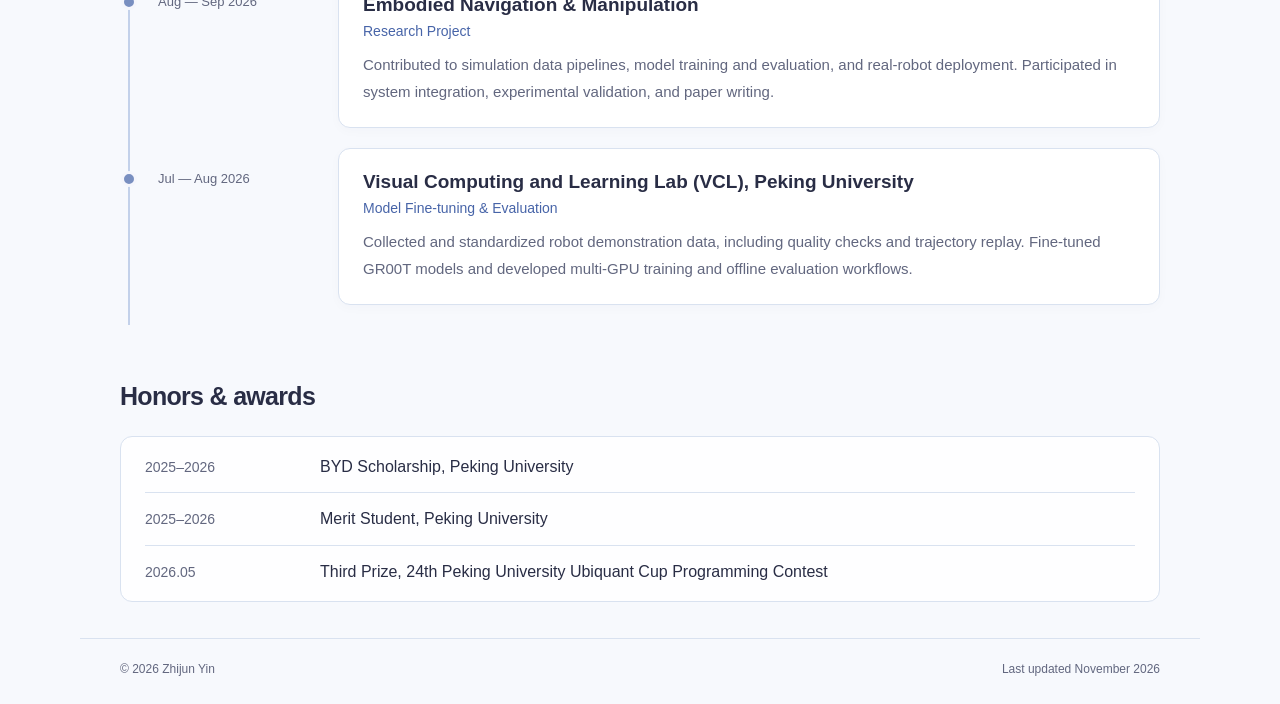
==== commit 726bf12f: "Unify profile icon buttons and replace arXiv mark with official artwork" ====
--- a/index.html
+++ b/index.html
@@ -9,7 +9,7 @@
       content="Zhijun Yin, undergraduate at Peking University. Research in embodied intelligence, world models, physical AI, navigation, humanoids, and loco-manipulation. Co-first author of Nav4Manip."
     />
     <meta name="theme-color" content="#4764a8" />
-    <link rel="stylesheet" href="style.css?v=icon-pills-1" />
+    <link rel="stylesheet" href="style.css?v=icon-pills-2" />
     <script src="script.js?v=copy-fade-1" defer></script>
   </head>
   <body>
@@ -38,9 +38,47 @@
             >Peking University</a
           >
           <div class="profile-links">
-            <a href="mailto:2500013087@stu.pku.edu.cn">2500013087@stu.pku.edu.cn</a>
-            <a href="mailto:yzhijun@gmail.com">yzhijun@gmail.com</a
-            ><a href="https://github.com/zhijun-yin">GitHub</a>
+            <a href="mailto:2500013087@stu.pku.edu.cn"
+              ><svg
+                viewBox="0 0 24 24"
+                width="18"
+                height="18"
+                fill="none"
+                stroke="currentColor"
+                stroke-width="1.8"
+                stroke-linecap="round"
+                stroke-linejoin="round"
+                aria-hidden="true"
+              >
+                <rect x="3" y="5" width="18" height="14" rx="2" />
+                <path d="m3 7 9 6 9-6" /></svg
+              ><span>2500013087@stu.pku.edu.cn</span></a
+            >
+            <a href="mailto:yzhijun@gmail.com"
+              ><svg
+                viewBox="0 0 24 24"
+                width="18"
+                height="18"
+                fill="none"
+                stroke="currentColor"
+                stroke-width="1.8"
+                stroke-linecap="round"
+                stroke-linejoin="round"
+                aria-hidden="true"
+              >
+                <rect x="3" y="5" width="18" height="14" rx="2" />
+                <path d="m3 7 9 6 9-6" /></svg
+              ><span>yzhijun@gmail.com</span></a
+            >
+            <a href="https://github.com/zhijun-yin"
+              ><img
+                class="brand-icon"
+                src="assets/github.svg"
+                width="18"
+                height="18"
+                alt=""
+              /><span>GitHub</span></a
+            >
           </div>
         </aside>
         <div class="biography">
@@ -52,7 +90,8 @@
           >
             I am Zhijun Yin (尹致君), an undergraduate student majoring in
             Intelligence Science and Technology at the School of Electronics
-            Engineering and Computer Science, Peking University. I enrolled at Peking University in 2025.
+            Engineering and Computer Science, Peking University. I enrolled at
+            Peking University in 2025.
           </p>
           <p
             class="bio"
@@ -170,11 +209,75 @@
               model for dexterous manipulation.
             </p>
             <div class="paper-links">
-<a href="https://arxiv.org/pdf/2611.34655"><svg viewBox="0 0 24 24" width="18" height="18" fill="none" stroke="currentColor" stroke-width="1.7" stroke-linecap="round" stroke-linejoin="round" aria-hidden="true" focusable="false"><path d="M14 3H6a1 1 0 0 0-1 1v16a1 1 0 0 0 1 1h12a1 1 0 0 0 1-1V8Z"/><path d="M14 3v5h5M8 13h8M8 17h5"/></svg><span>PDF</span></a>
-<a href="https://arxiv.org/abs/2611.34655"><svg viewBox="0 0 24 24" width="18" height="18" fill="none" stroke="currentColor" stroke-width="1.7" stroke-linecap="round" stroke-linejoin="round" aria-hidden="true" focusable="false"><path d="M6 4 18 20M17 4 7 20M8 4l10 12M6 8l10 12"/></svg><span>arXiv</span></a>
-<a href="https://Nav4Manip-web.github.io/"><svg viewBox="0 0 24 24" width="18" height="18" fill="none" stroke="currentColor" stroke-width="1.7" stroke-linecap="round" stroke-linejoin="round" aria-hidden="true" focusable="false"><circle cx="12" cy="12" r="9"/><ellipse cx="12" cy="12" rx="4" ry="9"/><path d="M3 12h18"/></svg><span data-en="Project page" data-zh="项目主页">Project page</span></a>
-<button id="citation-toggle" aria-expanded="false" aria-controls="citation"><svg viewBox="0 0 24 24" width="18" height="18" fill="none" stroke="currentColor" stroke-width="1.7" stroke-linecap="round" stroke-linejoin="round" aria-hidden="true" focusable="false"><path d="M9 5H7a2 2 0 0 0-2 2v3l-2 2 2 2v3a2 2 0 0 0 2 2h2M15 5h2a2 2 0 0 1 2 2v3l2 2-2 2v3a2 2 0 0 1-2 2h-2"/></svg><span>BibTeX</span></button>
-</div>
+              <a href="https://arxiv.org/pdf/2611.34655"
+                ><svg
+                  viewBox="0 0 24 24"
+                  width="18"
+                  height="18"
+                  fill="none"
+                  stroke="currentColor"
+                  stroke-width="1.7"
+                  stroke-linecap="round"
+                  stroke-linejoin="round"
+                  aria-hidden="true"
+                  focusable="false"
+                >
+                  <path
+                    d="M14 3H6a1 1 0 0 0-1 1v16a1 1 0 0 0 1 1h12a1 1 0 0 0 1-1V8Z"
+                  />
+                  <path d="M14 3v5h5M8 13h8M8 17h5" /></svg
+                ><span>PDF</span></a
+              >
+              <a class="arxiv-button" href="https://arxiv.org/abs/2611.34655"
+                ><img
+                  src="assets/arxiv-logo.svg"
+                  width="62"
+                  height="28"
+                  alt="arXiv"
+              /></a>
+              <a href="https://Nav4Manip-web.github.io/"
+                ><svg
+                  viewBox="0 0 24 24"
+                  width="18"
+                  height="18"
+                  fill="none"
+                  stroke="currentColor"
+                  stroke-width="1.7"
+                  stroke-linecap="round"
+                  stroke-linejoin="round"
+                  aria-hidden="true"
+                  focusable="false"
+                >
+                  <circle cx="12" cy="12" r="9" />
+                  <ellipse cx="12" cy="12" rx="4" ry="9" />
+                  <path d="M3 12h18" /></svg
+                ><span data-en="Project page" data-zh="项目主页"
+                  >Project page</span
+                ></a
+              >
+              <button
+                id="citation-toggle"
+                aria-expanded="false"
+                aria-controls="citation"
+              >
+                <svg
+                  viewBox="0 0 24 24"
+                  width="18"
+                  height="18"
+                  fill="none"
+                  stroke="currentColor"
+                  stroke-width="1.7"
+                  stroke-linecap="round"
+                  stroke-linejoin="round"
+                  aria-hidden="true"
+                  focusable="false"
+                >
+                  <path
+                    d="M9 5H7a2 2 0 0 0-2 2v3l-2 2 2 2v3a2 2 0 0 0 2 2h2M15 5h2a2 2 0 0 1 2 2v3l2 2-2 2v3a2 2 0 0 1-2 2h-2"
+                  /></svg
+                ><span>BibTeX</span>
+              </button>
+            </div>
           </div>
           <div id="citation" hidden>
             <div class="citation-toolbar">
--- a/style.css
+++ b/style.css
@@ -905,7 +905,9 @@
   font-size: 14px;
   font-weight: 500;
   line-height: 1.4;
-  transition: background 200ms ease, border-color 200ms ease;
+  transition:
+    background 200ms ease,
+    border-color 200ms ease;
 }
 .paper-links svg {
   flex: 0 0 18px;
@@ -917,3 +919,48 @@
   border-color: #4764a8;
   color: #fff;
 }
+
+.profile-links {
+  align-items: center;
+  gap: 10px;
+}
+.profile-links a {
+  display: inline-flex;
+  align-items: center;
+  justify-content: center;
+  gap: 8px;
+  max-width: 100%;
+  min-height: 40px;
+  padding: 9px 12px;
+  border: 1px solid #343b50;
+  border-radius: 999px;
+  background: #343b50;
+  color: white;
+  font-size: 12px;
+  line-height: 1.5;
+  transition: background 200ms ease;
+}
+.profile-links a:hover {
+  background: #4764a8;
+  border-color: #4764a8;
+}
+.profile-links svg,
+.profile-links img {
+  flex: 0 0 18px;
+}
+.profile-links span {
+  overflow-wrap: anywhere;
+}
+.brand-icon,
+.arxiv-button img {
+  filter: brightness(0) invert(1);
+}
+.paper-links .arxiv-button {
+  padding-top: 5px;
+  padding-bottom: 5px;
+}
+@media (max-width: 650px) {
+  .profile-links {
+    justify-content: flex-start;
+  }
+}
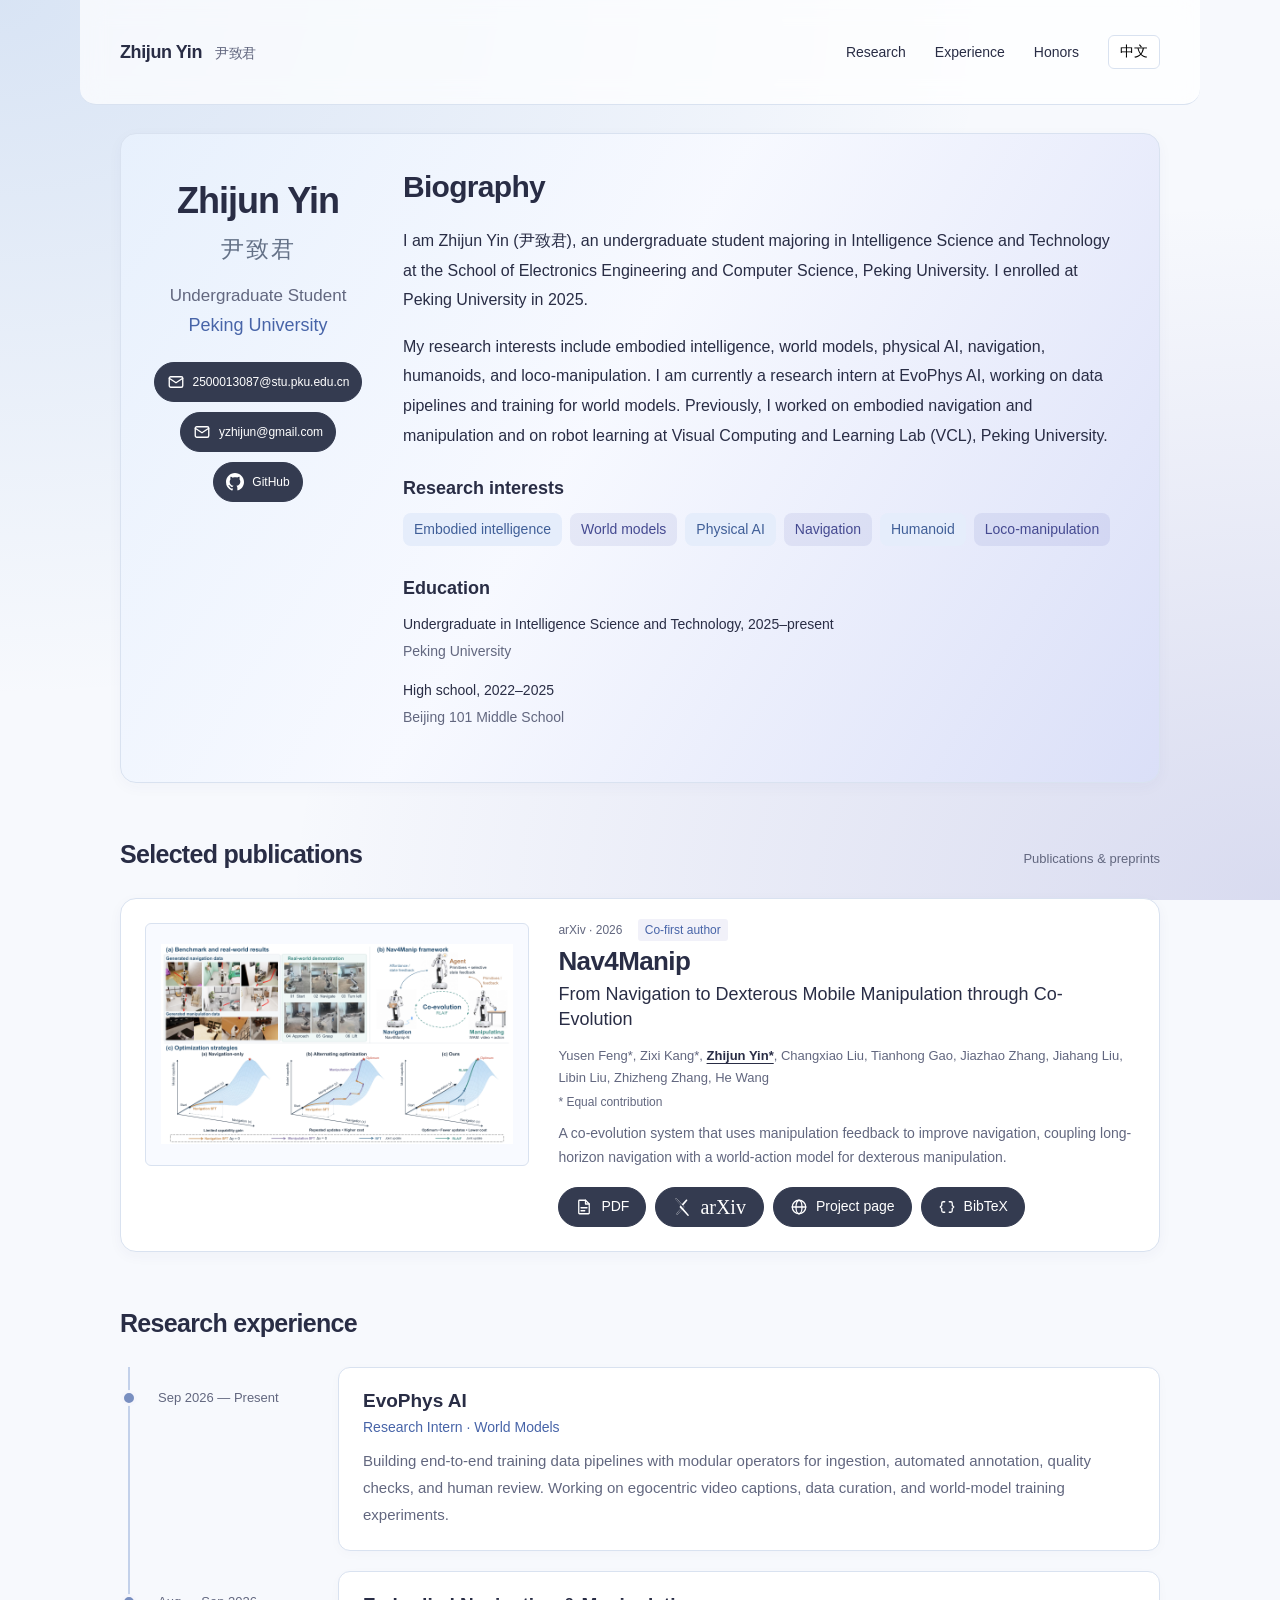
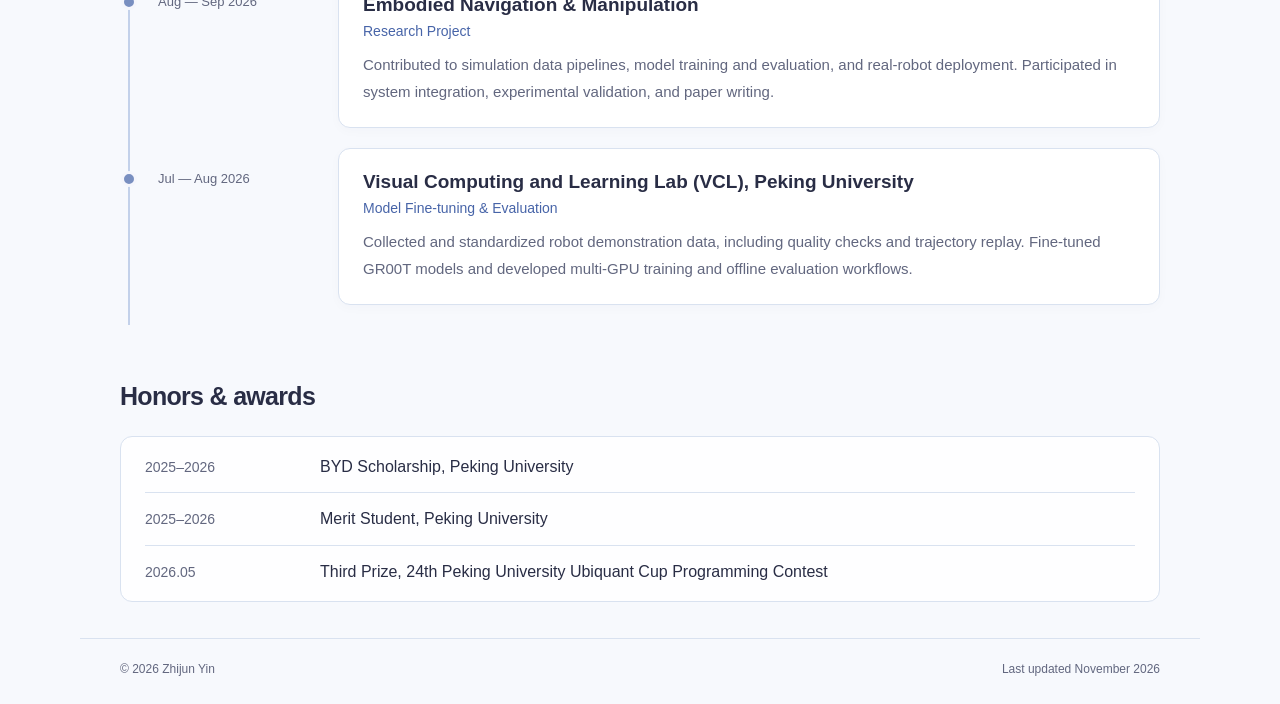
==== commit 3182e196: "Use separate arXiv icon and serif label" ====
--- a/index.html
+++ b/index.html
@@ -9,7 +9,7 @@
       content="Zhijun Yin, undergraduate at Peking University. Research in embodied intelligence, world models, physical AI, navigation, humanoids, and loco-manipulation. Co-first author of Nav4Manip."
     />
     <meta name="theme-color" content="#4764a8" />
-    <link rel="stylesheet" href="style.css?v=icon-pills-2" />
+    <link rel="stylesheet" href="style.css?v=icon-pills-3" />
     <script src="script.js?v=copy-fade-1" defer></script>
   </head>
   <body>
@@ -229,12 +229,7 @@
                 ><span>PDF</span></a
               >
               <a class="arxiv-button" href="https://arxiv.org/abs/2611.34655"
-                ><img
-                  src="assets/arxiv-logo.svg"
-                  width="62"
-                  height="28"
-                  alt="arXiv"
-              /></a>
+                ><img class="brand-icon" src="assets/arxiv-icon.svg" width="18" height="22" alt=""/><span>arXiv</span></a>
               <a href="https://Nav4Manip-web.github.io/"
                 ><svg
                   viewBox="0 0 24 24"
--- a/style.css
+++ b/style.css
@@ -964,3 +964,20 @@
     justify-content: flex-start;
   }
 }
+
+.paper-links .arxiv-button {
+  gap: 9px;
+  padding: 7px 17px;
+}
+.arxiv-button span {
+  font-family: Georgia, "Times New Roman", serif;
+  font-size: 20px;
+  line-height: 1.2;
+  font-weight: 400;
+}
+.arxiv-button img {
+  flex: 0 0 18px;
+  width: 18px;
+  height: 22px;
+  object-fit: contain;
+}
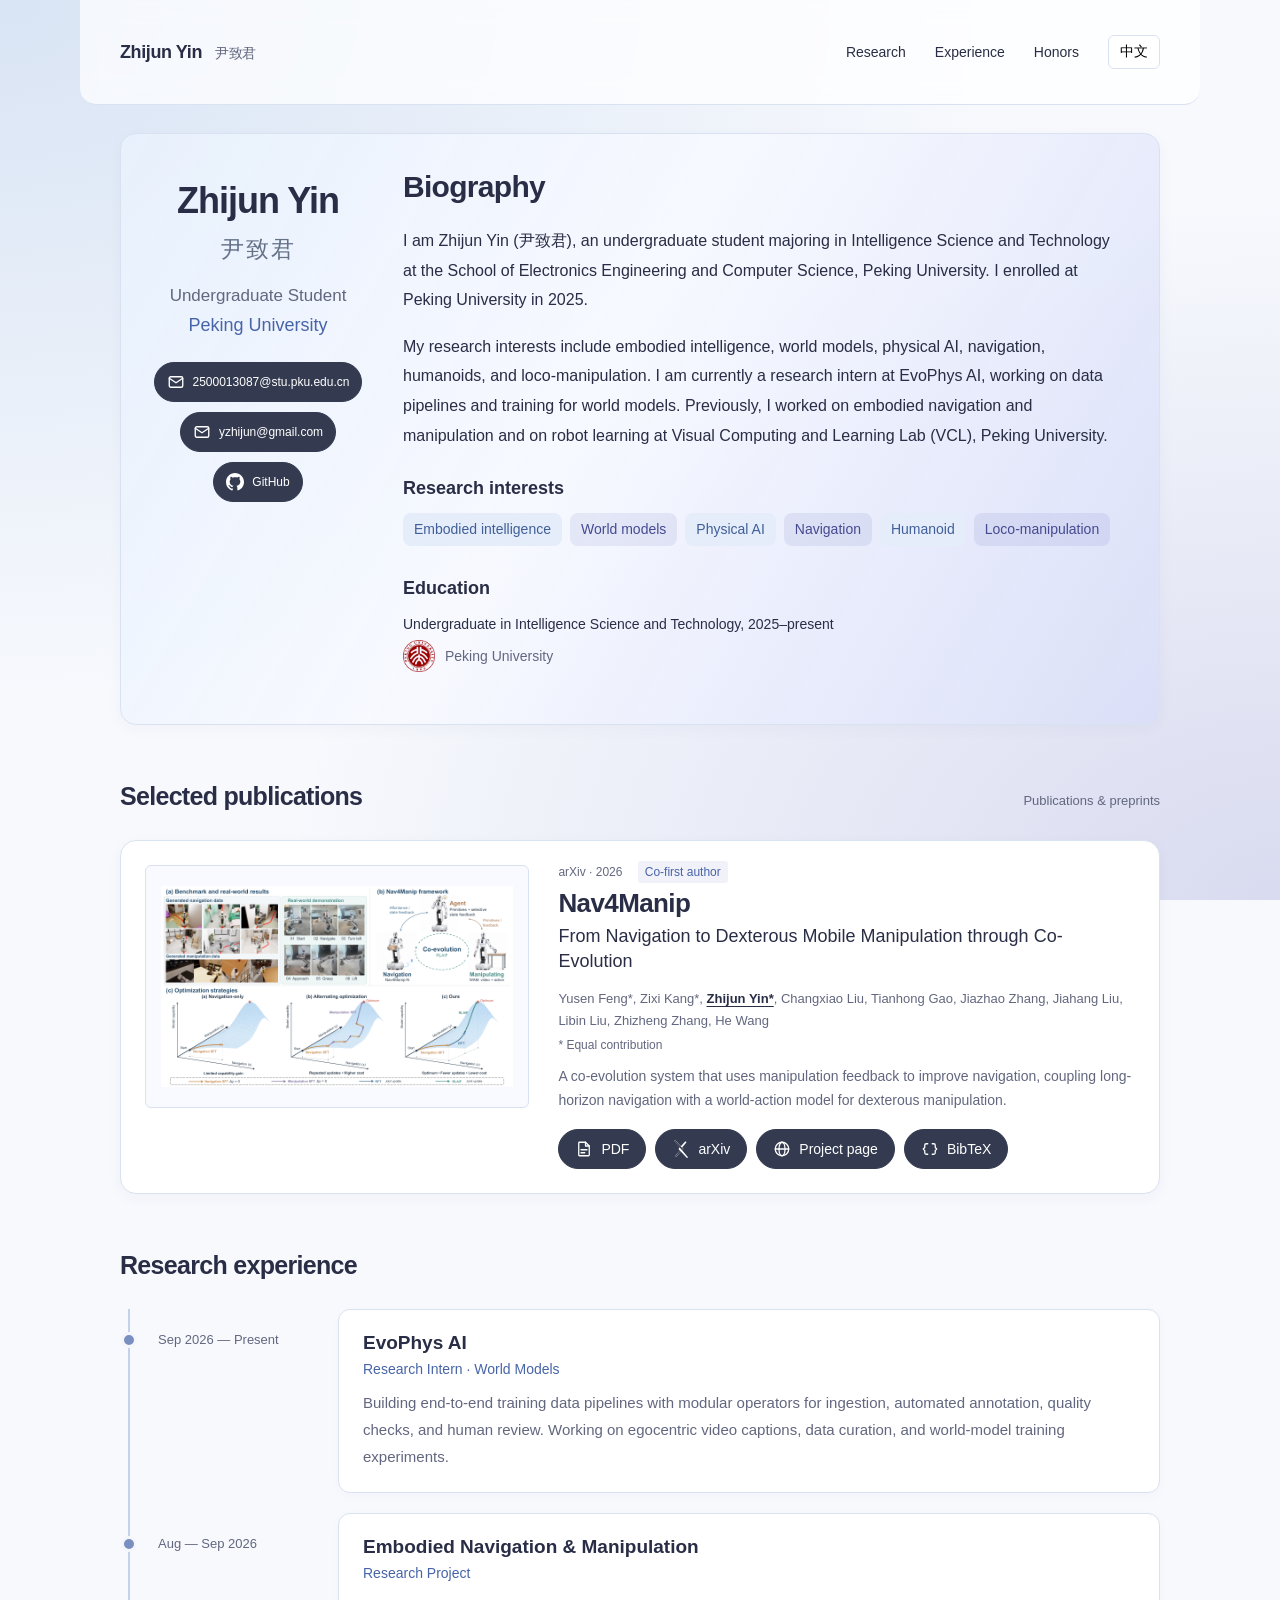
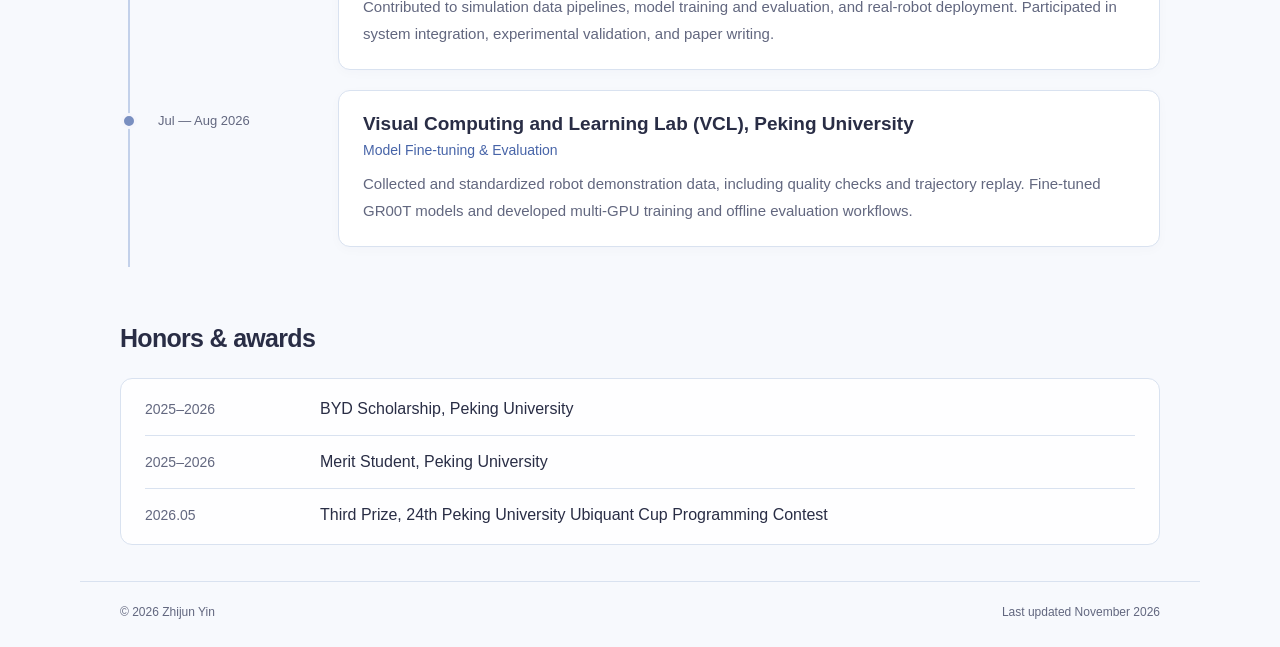
==== commit 25c2db5d: "Unify button typography and simplify education with PKU emblem" ====
--- a/index.html
+++ b/index.html
@@ -9,7 +9,7 @@
       content="Zhijun Yin, undergraduate at Peking University. Research in embodied intelligence, world models, physical AI, navigation, humanoids, and loco-manipulation. Co-first author of Nav4Manip."
     />
     <meta name="theme-color" content="#4764a8" />
-    <link rel="stylesheet" href="style.css?v=icon-pills-3" />
+    <link rel="stylesheet" href="style.css?v=education-preview-4" />
     <script src="script.js?v=copy-fade-1" defer></script>
   </head>
   <body>
@@ -134,22 +134,16 @@
                 Undergraduate in Intelligence Science and Technology,
                 2025–present
               </p>
-              <p
-                class="secondary"
-                data-en="Peking University"
-                data-zh="北京大学"
-              >
-                Peking University
-              </p>
-              <p data-en="High school, 2022–2025" data-zh="高中，2022–2025 年">
-                High school, 2022–2025
-              </p>
-              <p
-                class="secondary"
-                data-en="Beijing 101 Middle School"
-                data-zh="北京市第一〇一中学"
-              >
-                Beijing 101 Middle School
+              <p class="secondary school-name">
+                <img
+                  class="school-logo"
+                  src="assets/pku-logo.png"
+                  width="32"
+                  height="32"
+                  alt=""
+                /><span data-en="Peking University" data-zh="北京大学"
+                  >Peking University</span
+                >
               </p>
             </div>
           </div>
@@ -229,7 +223,14 @@
                 ><span>PDF</span></a
               >
               <a class="arxiv-button" href="https://arxiv.org/abs/2611.34655"
-                ><img class="brand-icon" src="assets/arxiv-icon.svg" width="18" height="22" alt=""/><span>arXiv</span></a>
+                ><img
+                  class="brand-icon"
+                  src="assets/arxiv-icon.svg"
+                  width="18"
+                  height="22"
+                  alt=""
+                /><span>arXiv</span></a
+              >
               <a href="https://Nav4Manip-web.github.io/"
                 ><svg
                   viewBox="0 0 24 24"
--- a/style.css
+++ b/style.css
@@ -970,10 +970,10 @@
   padding: 7px 17px;
 }
 .arxiv-button span {
-  font-family: Georgia, "Times New Roman", serif;
-  font-size: 20px;
-  line-height: 1.2;
-  font-weight: 400;
+  font-family: inherit;
+  font-size: 14px;
+  line-height: 1.4;
+  font-weight: 500;
 }
 .arxiv-button img {
   flex: 0 0 18px;
@@ -981,3 +981,22 @@
   height: 22px;
   object-fit: contain;
 }
+
+.paper-links .arxiv-button {
+  gap: 8px;
+  padding: 9px 16px;
+}
+.arxiv-button img {
+  height: 18px;
+}
+.school-name {
+  display: flex;
+  align-items: center;
+  gap: 10px;
+}
+.school-logo {
+  width: 32px;
+  height: 32px;
+  flex: 0 0 32px;
+  object-fit: contain;
+}
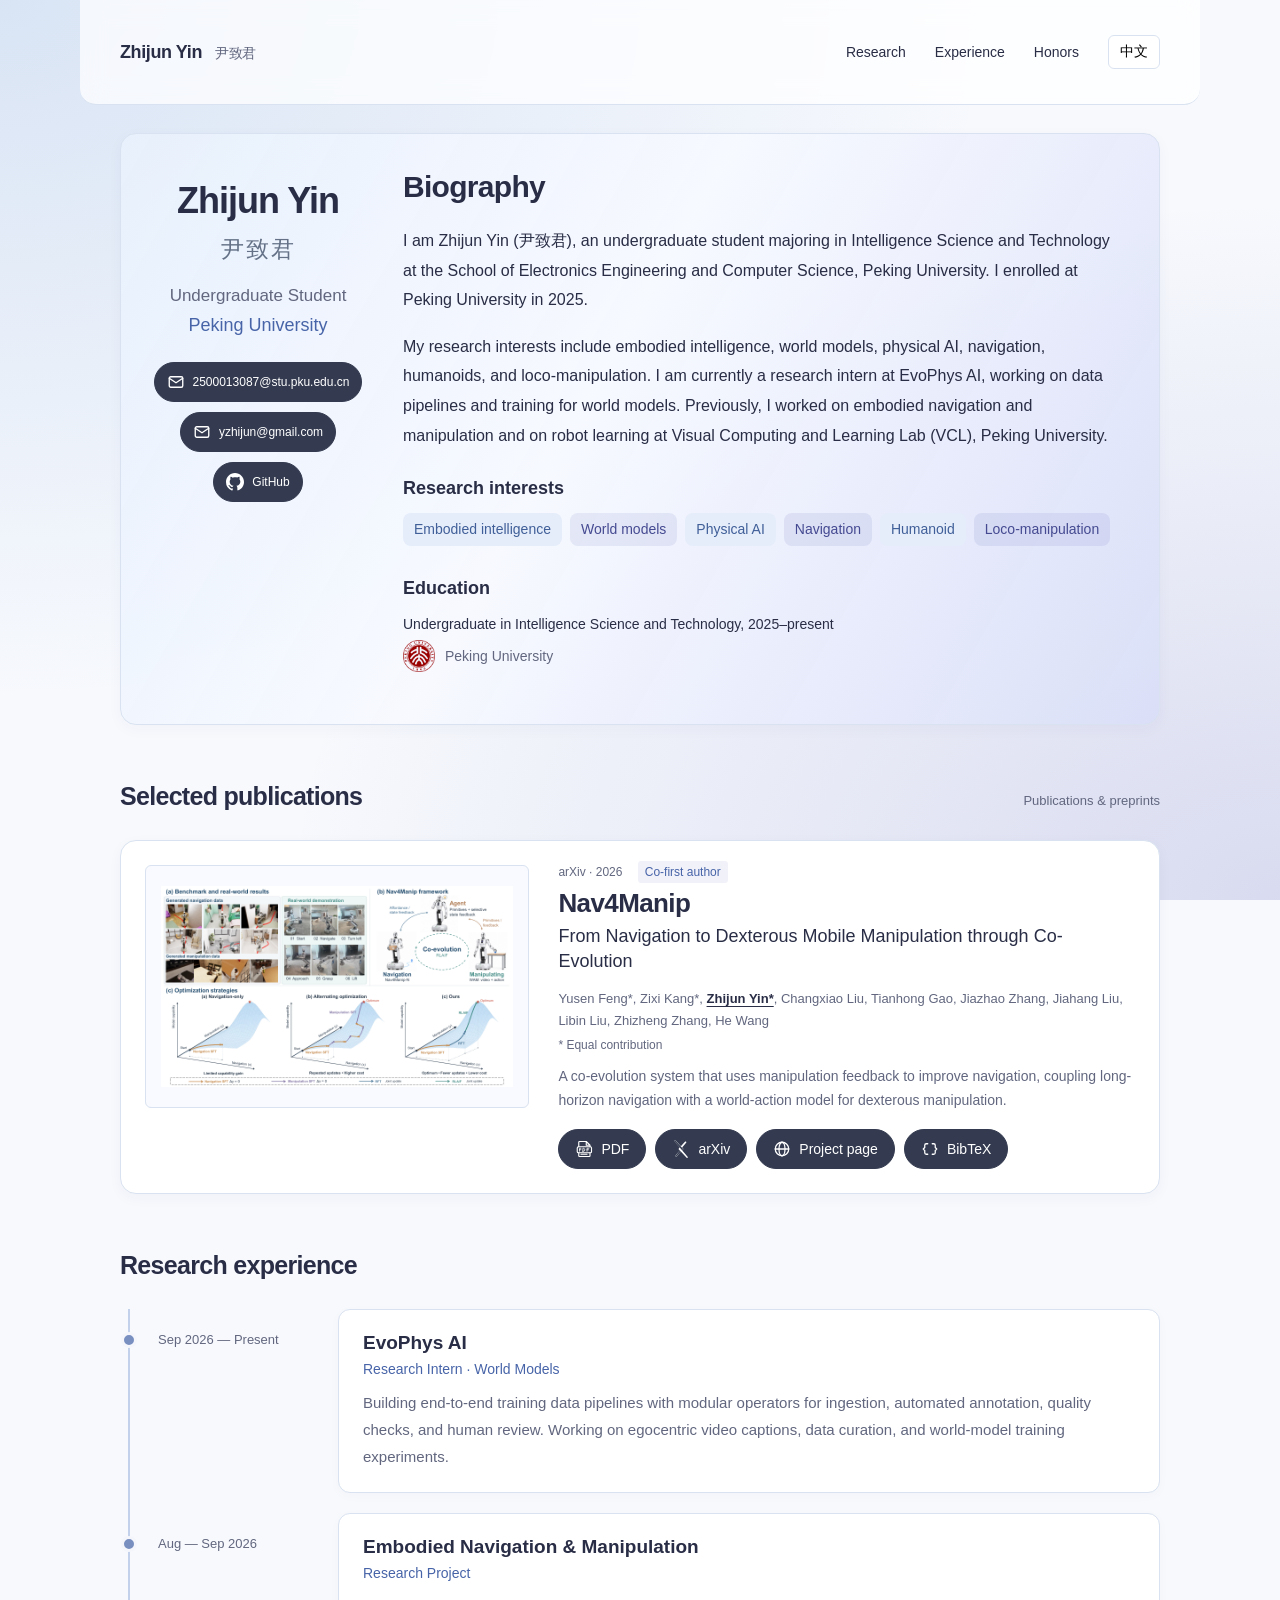
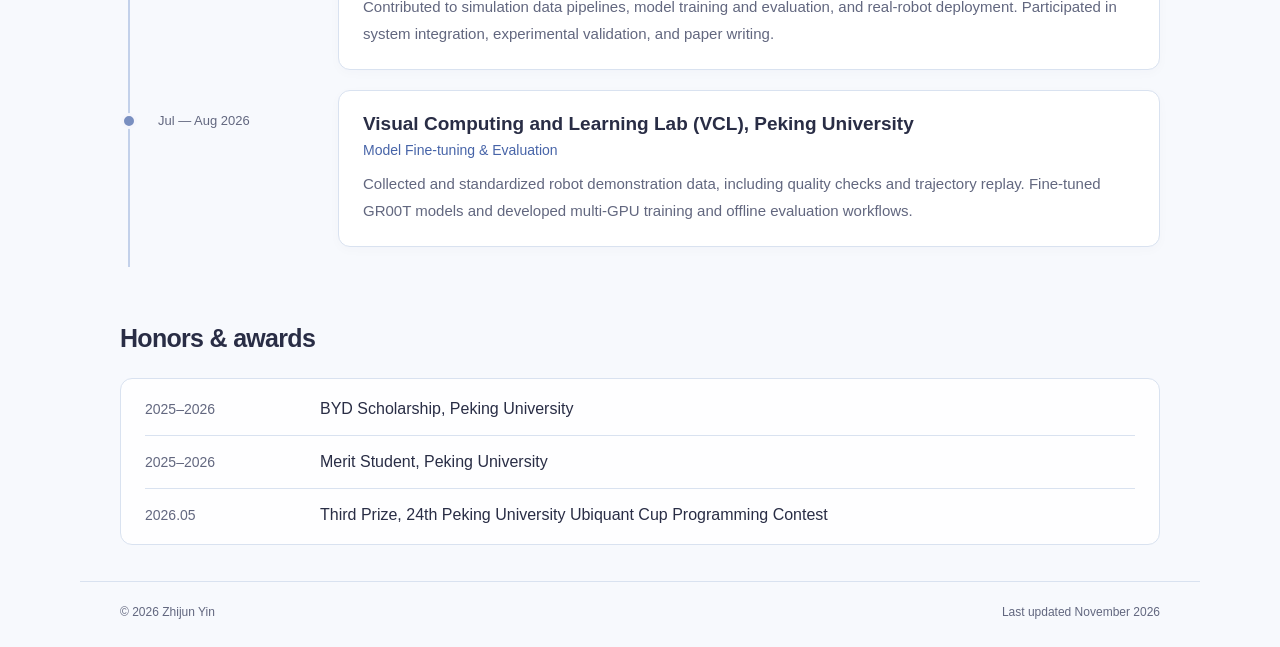
==== commit 2983d761: "Use folded document PDF icon" ====
--- a/index.html
+++ b/index.html
@@ -205,21 +205,26 @@
             <div class="paper-links">
               <a href="https://arxiv.org/pdf/2611.34655"
                 ><svg
+                  class="pdf-icon"
                   viewBox="0 0 24 24"
                   width="18"
                   height="18"
                   fill="none"
                   stroke="currentColor"
-                  stroke-width="1.7"
+                  stroke-width="1.5"
                   stroke-linecap="round"
                   stroke-linejoin="round"
                   aria-hidden="true"
                   focusable="false"
                 >
                   <path
-                    d="M14 3H6a1 1 0 0 0-1 1v16a1 1 0 0 0 1 1h12a1 1 0 0 0 1-1V8Z"
+                    d="M5 9V3a1 1 0 0 1 1-1h9l5 5v2M20 17v4a1 1 0 0 1-1 1H6a1 1 0 0 1-1-1v-4M15 2v5h5M8 19h8"
                   />
-                  <path d="M14 3v5h5M8 13h8M8 17h5" /></svg
+                  <rect x="3" y="9" width="19" height="8" rx="1.5" />
+                  <path
+                    stroke-width="1"
+                    d="M6 15v-4h1.2a1 1 0 0 1 0 2H6M10.5 15v-4h1c2 0 2 4 0 4h-1ZM16 15v-4h2.5M16 13h2"
+                  /></svg
                 ><span>PDF</span></a
               >
               <a class="arxiv-button" href="https://arxiv.org/abs/2611.34655"
